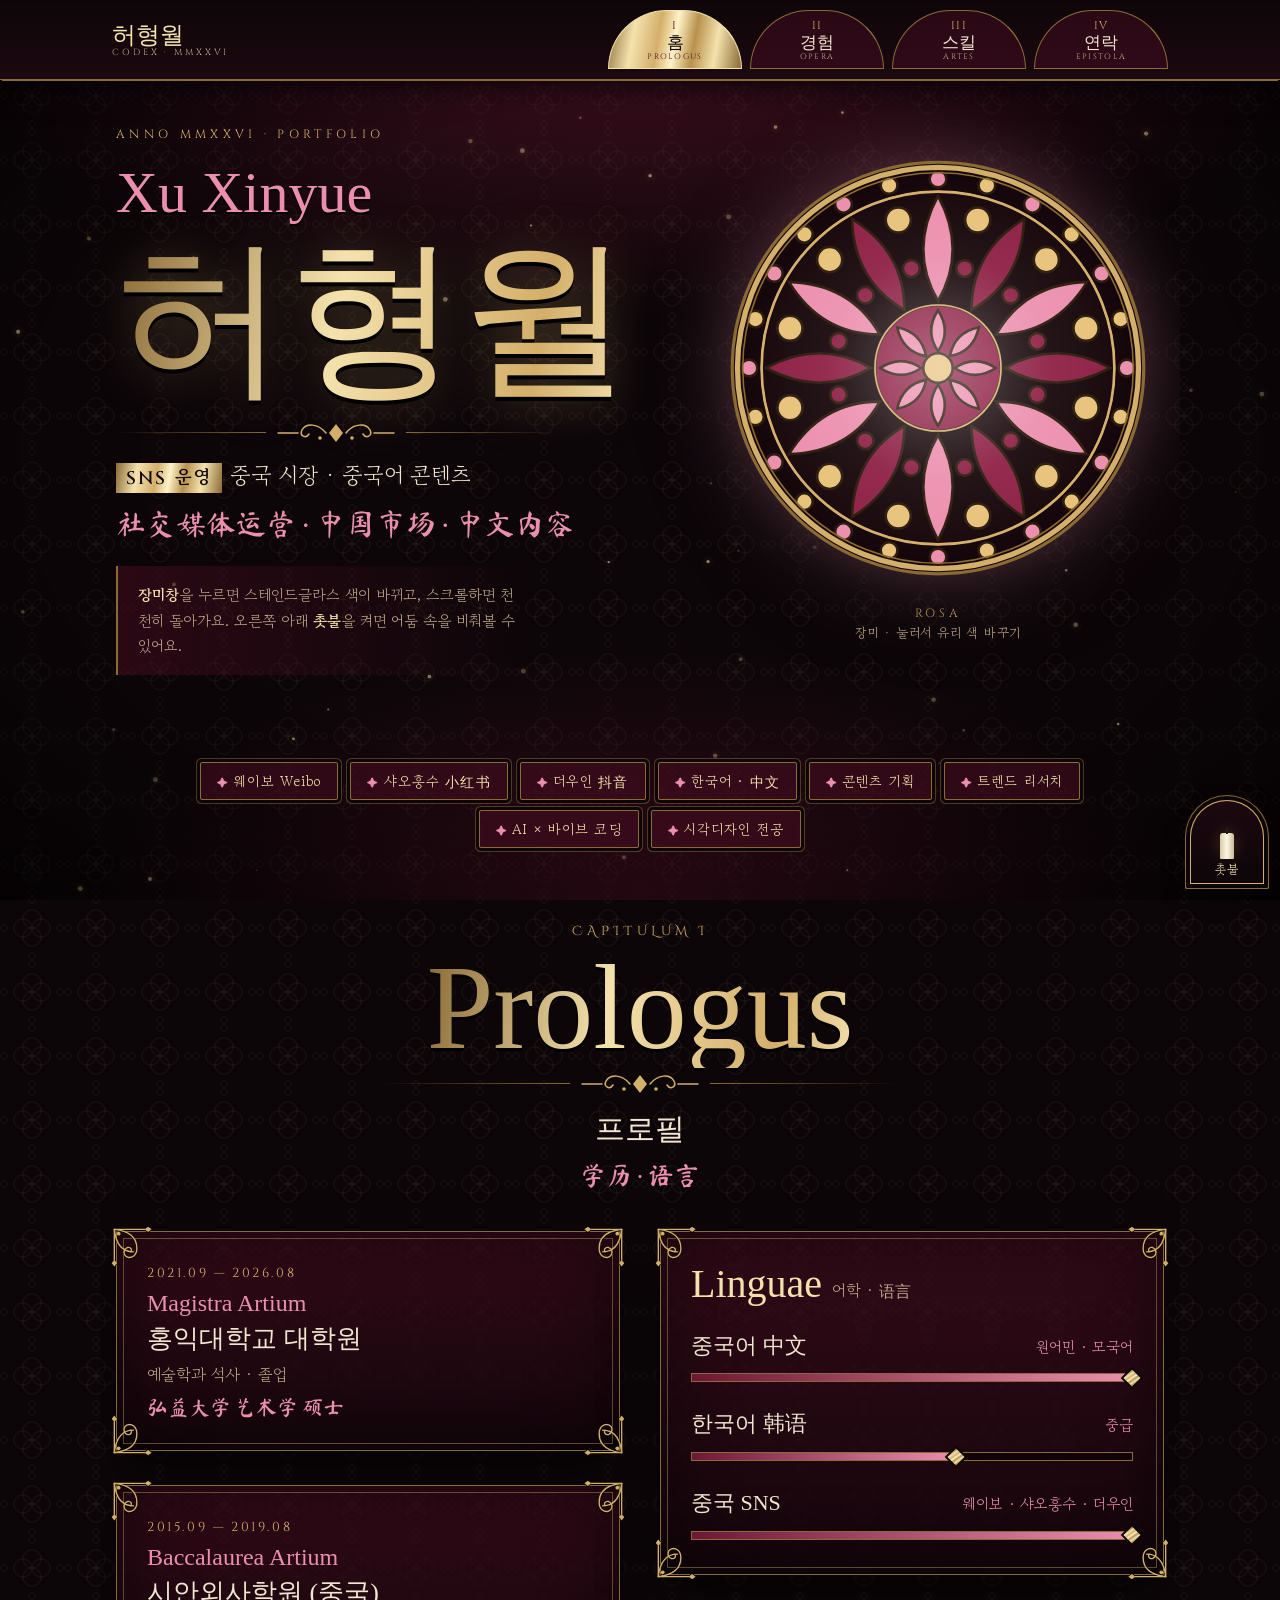
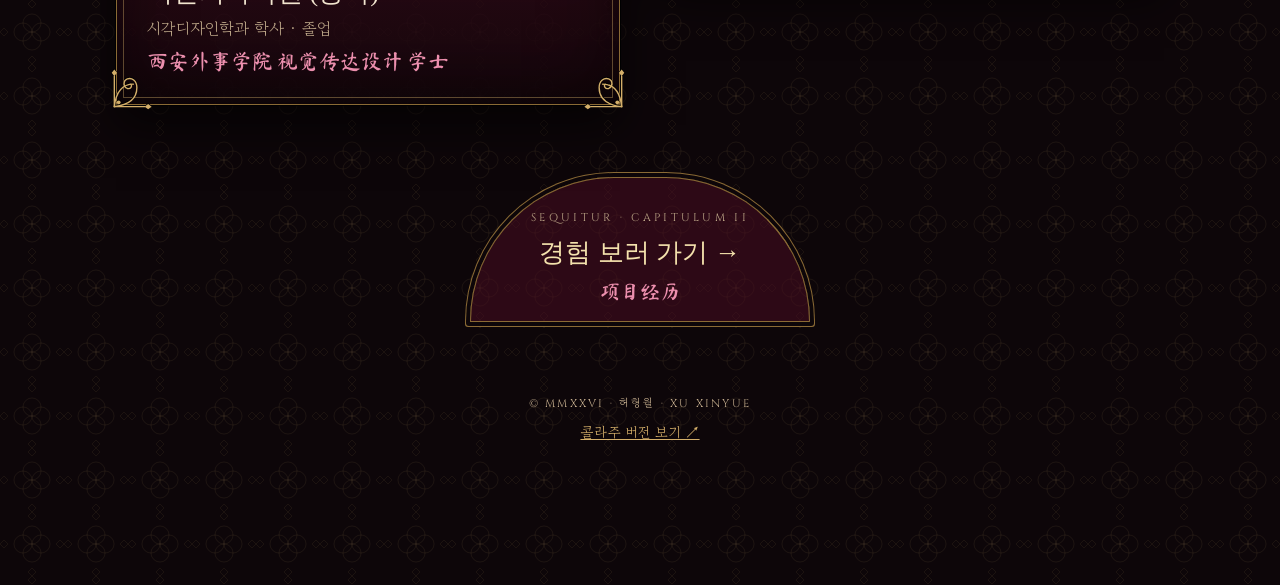
==== gothic/index.html @ 22829a5b "Add baroque-gothic version under /gothic Co-Authored-By: Claude Opus 5.5 <noreply@anthropic.com> Cla" ====
<!doctype html>
<html lang="ko">
<head>
<meta charset="utf-8">
<meta name="viewport" content="width=device-width, initial-scale=1, viewport-fit=cover">
<title>허형월 | SNS 운영 포트폴리오</title>
<meta name="description" content="허형월(XU XINYUE) · SNS 운영 포트폴리오 · 중국 시장 · 중국어 콘텐츠">
<meta property="og:title" content="허형월 · SNS 운영 포트폴리오">
<meta name="theme-color" content="#0d0609">
<link rel="preconnect" href="https://fonts.googleapis.com">
<link rel="preconnect" href="https://fonts.gstatic.com" crossorigin>
<link rel="stylesheet" href="https://fonts.googleapis.com/css2?family=Cinzel:wght@400;600;700&family=Cinzel+Decorative:wght@400;700&family=Gowun+Batang:wght@400;700&family=IM+Fell+English:ital@0;1&family=Ma+Shan+Zheng&family=Song+Myung&family=UnifrakturMaguntia&display=swap">
<link rel="stylesheet" href="style.css">
</head>
<body>
<svg width="0" height="0" style="position:absolute" aria-hidden="true"><defs>
<symbol id="flour" viewBox="0 0 60 60"><g fill="none" stroke="currentColor" stroke-width="1.6" stroke-linecap="round"><path d="M5 5 H40 M5 5 V40"/><path d="M5 5 C23 7 31 15 31 27 C31 35 25 39 20 37 C15 35 15 28 20 26 C24 25 26 29 24 31"/><path d="M5 5 C7 23 15 31 27 31"/></g><g fill="currentColor"><path d="M40 5 L44 2 L48 5 L44 8Z M5 40 L2 44 L5 48 L8 44Z"/><circle cx="10" cy="10" r="2.2"/></g></symbol>
<symbol id="crest" viewBox="0 0 120 24"><g fill="none" stroke="currentColor" stroke-width="1.5" stroke-linecap="round"><path d="M50 12 C42 2 30 2 26 9 C23 15 30 18 33 13"/><path d="M70 12 C78 2 90 2 94 9 C97 15 90 18 87 13"/><path d="M2 12 H22 M98 12 H118"/></g><path d="M60 3 L67 12 L60 21 L53 12Z" fill="currentColor"/><circle cx="44" cy="17" r="1.8" fill="currentColor"/><circle cx="76" cy="17" r="1.8" fill="currentColor"/></symbol>
</defs></svg>
<canvas id="dust" aria-hidden="true"></canvas>
<nav class="nav" aria-label="메인 메뉴"><div class="nav-in">
<a class="brand" href="index.html"><b>허형월</b><small>CODEX · MMXXVI</small></a>
<div class="tabs"><a class="tab" href="index.html" aria-current="page"><i>I</i><b>홈</b><small>PROLOGUS</small></a><a class="tab" href="work.html"><i>II</i><b>경험</b><small>OPERA</small></a><a class="tab" href="skills.html"><i>III</i><b>스킬</b><small>ARTES</small></a><a class="tab" href="contact.html"><i>IV</i><b>연락</b><small>EPISTOLA</small></a></div>
</div></nav>
<main class="wrap">

<section class="hero">
  <div class="hero-l">
    <span class="anno">ANNO MMXXVI · PORTFOLIO</span>
    <p class="latin">Xu Xinyue</p>
    <h1 class="name gild">허형월</h1>
    <div class="divider" aria-hidden="true"><svg><use href="#crest"/></svg></div>
    <p class="role"><b>SNS 운영</b>중국 시장 · 중국어 콘텐츠</p>
    <p class="zh-l">社交媒体运营 · 中国市场 · 中文内容</p>
    <p class="hint"><b>장미창</b>을 누르면 스테인드글라스 색이 바뀌고, 스크롤하면 천천히 돌아가요. 오른쪽 아래 <b>촛불</b>을 켜면 어둠 속을 비춰볼 수 있어요.</p>
  </div>
  <div class="hero-r">
    <div id="rose" class="rose" role="button" tabindex="0" aria-label="스테인드글라스 색 바꾸기" data-pal="rose"><svg viewBox="-200 -200 400 400" aria-hidden="true"><defs><radialGradient id="glow"><stop offset="0" stop-color="#fff" stop-opacity=".32"/><stop offset=".55" stop-color="#fff" stop-opacity=".06"/><stop offset="1" stop-color="#fff" stop-opacity="0"/></radialGradient></defs><circle r="196" fill="#120409" stroke="#8a6a35" stroke-width="3"/><g class="spin"><circle class="g1" cx="0.0" cy="-180.0" r="8"/><circle class="g3" cx="46.6" cy="-173.9" r="8"/><circle class="g1" cx="90.0" cy="-155.9" r="8"/><circle class="g3" cx="127.3" cy="-127.3" r="8"/><circle class="g1" cx="155.9" cy="-90.0" r="8"/><circle class="g3" cx="173.9" cy="-46.6" r="8"/><circle class="g1" cx="180.0" cy="-0.0" r="8"/><circle class="g3" cx="173.9" cy="46.6" r="8"/><circle class="g1" cx="155.9" cy="90.0" r="8"/><circle class="g3" cx="127.3" cy="127.3" r="8"/><circle class="g1" cx="90.0" cy="155.9" r="8"/><circle class="g3" cx="46.6" cy="173.9" r="8"/><circle class="g1" cx="0.0" cy="180.0" r="8"/><circle class="g3" cx="-46.6" cy="173.9" r="8"/><circle class="g1" cx="-90.0" cy="155.9" r="8"/><circle class="g3" cx="-127.3" cy="127.3" r="8"/><circle class="g1" cx="-155.9" cy="90.0" r="8"/><circle class="g3" cx="-173.9" cy="46.6" r="8"/><circle class="g1" cx="-180.0" cy="0.0" r="8"/><circle class="g3" cx="-173.9" cy="-46.6" r="8"/><circle class="g1" cx="-155.9" cy="-90.0" r="8"/><circle class="g3" cx="-127.3" cy="-127.3" r="8"/><circle class="g1" cx="-90.0" cy="-155.9" r="8"/><circle class="g3" cx="-46.6" cy="-173.9" r="8"/><circle r="168" fill="#160609" stroke="#d4af6a" stroke-width="2.5"/><path class="g1" transform="rotate(0)" d="M0 -64 Q28 -112 0 -164 Q-28 -112 0 -64Z"/><path class="g2" transform="rotate(30)" d="M0 -64 Q28 -112 0 -164 Q-28 -112 0 -64Z"/><path class="g1" transform="rotate(60)" d="M0 -64 Q28 -112 0 -164 Q-28 -112 0 -64Z"/><path class="g2" transform="rotate(90)" d="M0 -64 Q28 -112 0 -164 Q-28 -112 0 -64Z"/><path class="g1" transform="rotate(120)" d="M0 -64 Q28 -112 0 -164 Q-28 -112 0 -64Z"/><path class="g2" transform="rotate(150)" d="M0 -64 Q28 -112 0 -164 Q-28 -112 0 -64Z"/><path class="g1" transform="rotate(180)" d="M0 -64 Q28 -112 0 -164 Q-28 -112 0 -64Z"/><path class="g2" transform="rotate(210)" d="M0 -64 Q28 -112 0 -164 Q-28 -112 0 -64Z"/><path class="g1" transform="rotate(240)" d="M0 -64 Q28 -112 0 -164 Q-28 -112 0 -64Z"/><path class="g2" transform="rotate(270)" d="M0 -64 Q28 -112 0 -164 Q-28 -112 0 -64Z"/><path class="g1" transform="rotate(300)" d="M0 -64 Q28 -112 0 -164 Q-28 -112 0 -64Z"/><path class="g2" transform="rotate(330)" d="M0 -64 Q28 -112 0 -164 Q-28 -112 0 -64Z"/><circle class="g3" cx="37.8" cy="-141.0" r="12"/><circle class="g2" cx="25.4" cy="-94.7" r="8"/><circle class="g3" cx="103.2" cy="-103.2" r="12"/><circle class="g2" cx="69.3" cy="-69.3" r="8"/><circle class="g3" cx="141.0" cy="-37.8" r="12"/><circle class="g2" cx="94.7" cy="-25.4" r="8"/><circle class="g3" cx="141.0" cy="37.8" r="12"/><circle class="g2" cx="94.7" cy="25.4" r="8"/><circle class="g3" cx="103.2" cy="103.2" r="12"/><circle class="g2" cx="69.3" cy="69.3" r="8"/><circle class="g3" cx="37.8" cy="141.0" r="12"/><circle class="g2" cx="25.4" cy="94.7" r="8"/><circle class="g3" cx="-37.8" cy="141.0" r="12"/><circle class="g2" cx="-25.4" cy="94.7" r="8"/><circle class="g3" cx="-103.2" cy="103.2" r="12"/><circle class="g2" cx="-69.3" cy="69.3" r="8"/><circle class="g3" cx="-141.0" cy="37.8" r="12"/><circle class="g2" cx="-94.7" cy="25.4" r="8"/><circle class="g3" cx="-141.0" cy="-37.8" r="12"/><circle class="g2" cx="-94.7" cy="-25.4" r="8"/><circle class="g3" cx="-103.2" cy="-103.2" r="12"/><circle class="g2" cx="-69.3" cy="-69.3" r="8"/><circle class="g3" cx="-37.8" cy="-141.0" r="12"/><circle class="g2" cx="-25.4" cy="-94.7" r="8"/><circle class="g2" r="60"/><path class="g1" transform="rotate(0)" d="M0 -16 Q13 -35 0 -55 Q-13 -35 0 -16Z"/><path class="g1" transform="rotate(45)" d="M0 -16 Q13 -35 0 -55 Q-13 -35 0 -16Z"/><path class="g1" transform="rotate(90)" d="M0 -16 Q13 -35 0 -55 Q-13 -35 0 -16Z"/><path class="g1" transform="rotate(135)" d="M0 -16 Q13 -35 0 -55 Q-13 -35 0 -16Z"/><path class="g1" transform="rotate(180)" d="M0 -16 Q13 -35 0 -55 Q-13 -35 0 -16Z"/><path class="g1" transform="rotate(225)" d="M0 -16 Q13 -35 0 -55 Q-13 -35 0 -16Z"/><path class="g1" transform="rotate(270)" d="M0 -16 Q13 -35 0 -55 Q-13 -35 0 -16Z"/><path class="g1" transform="rotate(315)" d="M0 -16 Q13 -35 0 -55 Q-13 -35 0 -16Z"/><circle class="g3" r="14"/><g fill="none" stroke="#d4af6a" stroke-width="1.6"><circle r="60"/><circle r="168"/></g></g><circle r="196" fill="url(#glow)"/><circle r="191" fill="none" stroke="#d4af6a" stroke-width="5"/><circle r="186" fill="none" stroke="#8a6a35" stroke-width="1.5"/></svg></div>
    <p class="rose-cap" id="rose-name">ROSA<span>장미 · 눌러서 유리 색 바꾸기</span></p>
  </div>
</section>

<div class="cartouches" aria-label="키워드">
  <span class="ct">웨이보 Weibo</span><span class="ct">샤오훙수 小红书</span><span class="ct">더우인 抖音</span><span class="ct">한국어 · 中文</span>
  <span class="ct">콘텐츠 기획</span><span class="ct">트렌드 리서치</span><span class="ct">AI × 바이브 코딩</span><span class="ct">시각디자인 전공</span>
</div>

<section style="display:grid;gap:40px">
  <header class="chap"><span class="num">CAPITULUM I</span><h2 class="gild">Prologus</h2><div class="divider" aria-hidden="true"><svg><use href="#crest"/></svg></div><p class="ko">프로필</p><p class="zh">学历 · 语言</p></header>
  <div class="profile">
    <div class="plaques">
      <div class="frame plaque"><svg class="orn tl" aria-hidden="true"><use href="#flour"/></svg><svg class="orn tr" aria-hidden="true"><use href="#flour"/></svg><svg class="orn bl" aria-hidden="true"><use href="#flour"/></svg><svg class="orn br" aria-hidden="true"><use href="#flour"/></svg><span class="date">2021.09 — 2026.08</span><span class="deg">Magistra Artium</span><b>홍익대학교 대학원</b><span>예술학과 석사 · 졸업</span><em>弘益大学 艺术学 硕士</em></div>
      <div class="frame plaque"><svg class="orn tl" aria-hidden="true"><use href="#flour"/></svg><svg class="orn tr" aria-hidden="true"><use href="#flour"/></svg><svg class="orn bl" aria-hidden="true"><use href="#flour"/></svg><svg class="orn br" aria-hidden="true"><use href="#flour"/></svg><span class="date">2015.09 — 2019.08</span><span class="deg">Baccalaurea Artium</span><b>시안외사학원 (중국)</b><span>시각디자인학과 학사 · 졸업</span><em>西安外事学院 视觉传达设计 学士</em></div>
    </div>
    <div class="frame linguae"><svg class="orn tl" aria-hidden="true"><use href="#flour"/></svg><svg class="orn tr" aria-hidden="true"><use href="#flour"/></svg><svg class="orn bl" aria-hidden="true"><use href="#flour"/></svg><svg class="orn br" aria-hidden="true"><use href="#flour"/></svg>
      <h3>Linguae<span>어학 · 语言</span></h3>
      <div class="lang" style="--w:100%"><div class="top"><b>중국어 中文</b><em>원어민 · 모국어</em></div><div class="meter"><i></i></div></div>
      <div class="lang" style="--w:60%"><div class="top"><b>한국어 韩语</b><em>중급</em></div><div class="meter"><i></i></div></div>
      <div class="lang" style="--w:100%"><div class="top"><b>중국 SNS</b><em>웨이보 · 샤오훙수 · 더우인</em></div><div class="meter"><i></i></div></div>
    </div>
  </div>
</section>

<div class="next-wrap"><a class="next" href="work.html"><small>SEQUITUR · CAPITULUM II</small><b>경험 보러 가기 →</b><span>项目经历</span></a></div>
<p class="foot"><span>© MMXXVI · 허형월 · XU XINYUE</span><a href="../index.html">콜라주 버전 보기 ↗</a></p>
</main>
<div id="dark" hidden></div>
<button id="candle" class="candle" type="button" aria-pressed="false" aria-label="촛불 모드"><span class="flame"></span><span class="wax"></span><span class="lbl">촛불</span></button>
<script src="main.js"></script>
</body>
</html>
---- gothic/style.css ----
/* Layout: a baroque-gothic codex. Four "chapters" (I–IV) in gilded frames on wine-black velvet; a stained-glass rose window anchors the title page. Single dark look by choice. */
:root{
  --night:#0d0609; --velvet:#1c0810; --wine:#4a0d22; --wine-hi:#6e1733;
  --gold:#d4af6a; --gold-hi:#f4e2ad; --gold-lo:#8a6a35;
  --rose:#ec8fae; --rose-deep:#b23e66;
  --cream:#f2e6d0; --mute:#bfa98a;
  --parch:#eadbbb; --parch-ink:#2a120c;
  --f-black:"UnifrakturMaguntia","Old English Text MT",serif;
  --f-deco:"Cinzel Decorative","Cinzel",serif;
  --f-cap:"Cinzel","Gowun Batang",serif;
  --f-fell:"IM Fell English","Gowun Batang",serif;
  --f-kod:"Song Myung","Nanum Myeongjo",serif;
  --f-ko:"Gowun Batang","Nanum Myeongjo",serif;
  --f-zh:"Ma Shan Zheng","STKaiti","KaiTi",serif;
  --gild:linear-gradient(100deg,#8a6a35 0%,#f4e2ad 20%,#d4af6a 38%,#fff3c8 50%,#b8914c 64%,#f4e2ad 80%,#8a6a35 100%);
  --mx:50vw; --my:45vh;
  color-scheme:dark;
}
*{box-sizing:border-box}
html{background:var(--night)}
body{
  margin:0; min-height:100vh; position:relative;
  background-color:var(--night);
  background-image:
    radial-gradient(ellipse 80% 50% at 50% 0%, rgba(110,23,51,.55), transparent 70%),
    radial-gradient(ellipse 60% 40% at 50% 100%, rgba(74,13,34,.5), transparent 70%),
    url("data:image/svg+xml,<svg xmlns='http://www.w3.org/2000/svg' width='64' height='64' viewBox='0 0 64 64'><g fill='none' stroke='%23d4af6a' stroke-opacity='.075' stroke-width='1'><circle cx='23' cy='32' r='9'/><circle cx='41' cy='32' r='9'/><circle cx='32' cy='23' r='9'/><circle cx='32' cy='41' r='9'/><path d='M32 0 L36 4 L32 8 L28 4Z M32 56 L36 60 L32 64 L28 60Z M0 32 L4 28 L8 32 L4 36Z M56 32 L60 28 L64 32 L60 36Z'/></g></svg>");
  background-attachment:fixed, fixed, scroll;
  color:var(--cream); font-family:var(--f-ko); font-size:16px; line-height:1.8;
  overflow-x:hidden;
}
body::before{content:"";position:fixed;inset:0 0 auto;height:env(safe-area-inset-top,0px);z-index:31;background:var(--night)}
body::after{content:"";position:fixed;inset:0;pointer-events:none;z-index:2;background:radial-gradient(ellipse at center, transparent 55%, rgba(0,0,0,.55) 100%)}
a{color:inherit}
:focus-visible{outline:2px solid var(--gold-hi);outline-offset:4px}
#dust{position:fixed;inset:0;width:100%;height:100%;pointer-events:none;z-index:1}

.gild{background:var(--gild);background-size:220% 100%;-webkit-background-clip:text;background-clip:text;color:transparent;animation:shine 8s ease-in-out infinite}
@keyframes shine{0%,55%{background-position:100% 0}100%{background-position:-120% 0}}

/* ---------- nav ---------- */
.nav{position:sticky;top:env(safe-area-inset-top,0px);z-index:30;background:linear-gradient(var(--night),var(--velvet));border-bottom:1px solid var(--gold-lo);box-shadow:0 3px 0 -2px var(--gold-lo),0 10px 24px rgba(0,0,0,.6)}
.nav-in{max-width:1080px;margin:0 auto;padding-left:max(12px, env(safe-area-inset-left, 0px));padding-right:max(12px, env(safe-area-inset-right, 0px));padding-block:10px;display:flex;align-items:center;gap:16px}
.brand{display:grid;text-decoration:none;line-height:1.1}
.brand b{font-family:var(--f-kod);font-weight:400;font-size:24px;color:var(--gold-hi)}
.brand small{font-family:var(--f-cap);font-size:9px;letter-spacing:.32em;color:var(--mute)}
.tabs{display:grid;grid-template-columns:repeat(4,1fr);gap:8px;flex:1;margin-left:auto;max-width:560px}
.tab{display:grid;justify-items:center;line-height:1.15;text-decoration:none;padding:9px 4px 7px;border:1px solid var(--gold-lo);border-radius:999px 999px 3px 3px;background:rgba(74,13,34,.45);transition:background .25s, border-color .25s}
.tab i{font-style:normal;font-family:var(--f-cap);font-size:11px;color:var(--gold);letter-spacing:.1em}
.tab b{font-family:var(--f-kod);font-weight:400;font-size:17px}
.tab small{font-family:var(--f-cap);font-size:8px;letter-spacing:.16em;color:var(--mute)}
.tab:hover{border-color:var(--gold-hi);background:rgba(110,23,51,.7)}
.tab[aria-current]{background:var(--gild);border-color:var(--gold-hi);color:var(--night)}
.tab[aria-current] i,.tab[aria-current] small{color:var(--wine)}

/* ---------- frame ---------- */
.wrap{position:relative;z-index:3;max-width:1080px;margin:0 auto;padding-left:max(16px, env(safe-area-inset-left, 0px));padding-right:max(16px, env(safe-area-inset-right, 0px));padding-block:44px 140px;display:grid;gap:72px;overflow-x:clip}
.frame{position:relative;border:1px solid var(--gold-lo);outline:1px solid rgba(212,175,106,.4);outline-offset:-8px;
  background:linear-gradient(180deg,rgba(74,13,34,.6),rgba(20,6,11,.92));
  box-shadow:0 0 0 1px #000,0 20px 44px rgba(0,0,0,.65),inset 0 0 70px rgba(0,0,0,.55)}
.orn{position:absolute;width:52px;height:52px;color:var(--gold);pointer-events:none;filter:drop-shadow(0 1px 0 #000)}
.orn.tl{top:-7px;left:-7px}.orn.tr{top:-7px;right:-7px;transform:scaleX(-1)}
.orn.bl{bottom:-7px;left:-7px;transform:scaleY(-1)}.orn.br{bottom:-7px;right:-7px;transform:scale(-1)}
.divider{display:flex;align-items:center;gap:10px;color:var(--gold);width:100%;max-width:520px}
.divider::before,.divider::after{content:"";flex:1;height:1px;background:linear-gradient(90deg,transparent,var(--gold-lo))}
.divider::after{background:linear-gradient(270deg,transparent,var(--gold-lo))}
.divider svg{width:120px;height:24px;flex:none}

.chap{display:grid;justify-items:center;text-align:center;gap:4px}
.chap .num{font-family:var(--f-deco);font-size:13px;letter-spacing:.34em;color:var(--gold)}
.chap h2{margin:0;font-family:var(--f-black);font-weight:400;font-size:clamp(64px,13vw,120px);line-height:1;filter:drop-shadow(0 3px 0 #000)}
.chap .ko{font-family:var(--f-kod);font-size:clamp(24px,4vw,30px);color:var(--cream);margin:2px 0 0}
.chap .zh{font-family:var(--f-zh);font-size:26px;color:var(--rose);margin:0;line-height:1.2}

.next-wrap{display:grid;justify-items:center}
.next{display:grid;justify-items:center;gap:2px;text-decoration:none;color:var(--gold-hi);padding:30px 60px 18px;border:1px solid var(--gold-lo);border-radius:999px 999px 6px 6px;background:rgba(74,13,34,.55);box-shadow:0 0 0 4px var(--night),0 0 0 5px var(--gold-lo);transition:background .3s,color .3s}
.next small{font-family:var(--f-cap);font-size:11px;letter-spacing:.3em;color:var(--mute)}
.next b{font-family:var(--f-kod);font-weight:400;font-size:clamp(22px,4vw,26px)}
.next span{font-family:var(--f-zh);font-size:20px;color:var(--rose);line-height:1.2}
.next:hover{background:var(--gild);color:var(--night)}
.next:hover small,.next:hover span{color:var(--wine)}
.foot{text-align:center;display:grid;gap:6px;font-family:var(--f-cap);font-size:11px;letter-spacing:.2em;color:var(--mute);margin:0}
.foot a{font-family:var(--f-ko);letter-spacing:.04em;font-size:14px;color:var(--gold)}

/* ---------- home ---------- */
.hero{display:grid;grid-template-columns:minmax(0,1.1fr) minmax(0,.9fr);gap:44px;align-items:center}
.hero-l{display:grid;gap:12px;justify-items:start;min-width:0}
.anno{font-family:var(--f-cap);font-size:12px;letter-spacing:.36em;color:var(--gold)}
.latin{margin:6px 0 -6px;font-family:var(--f-black);font-size:clamp(40px,7vw,58px);line-height:1;color:var(--rose);text-shadow:0 2px 0 #000}
.name{margin:0;font-family:var(--f-kod);font-weight:400;font-size:clamp(84px,19vw,172px);line-height:1.05;filter:drop-shadow(0 4px 0 #000) drop-shadow(0 0 24px rgba(212,175,106,.25))}
.hero-l .divider{max-width:440px}
.role{margin:0;font-size:clamp(18px,3vw,22px);line-height:1.6}
.role b{font-family:var(--f-cap);font-weight:600;font-size:.82em;letter-spacing:.12em;color:var(--night);background:var(--gild);padding:3px 10px 2px;margin-right:8px}
.zh-l{margin:0;font-family:var(--f-zh);font-size:clamp(24px,4vw,30px);color:var(--rose);line-height:1.3}
.hint{margin-top:10px;max-width:420px;padding:16px 20px;font-size:15px;line-height:1.7;color:var(--mute);border-left:2px solid var(--gold-lo);background:linear-gradient(90deg,rgba(74,13,34,.5),transparent)}
.hint b{color:var(--gold-hi);font-weight:700}
.hero-r{display:grid;justify-items:center;gap:14px;min-width:0}
.rose{position:relative;width:min(420px,84vw);aspect-ratio:1;cursor:pointer;border-radius:50%;
  --g1:#ec8fae;--g2:#8e1f45;--g3:#e8c27a;
  filter:drop-shadow(0 0 34px rgba(236,143,174,.35)) drop-shadow(0 14px 30px rgba(0,0,0,.7))}
.rose[data-pal="sapphire"]{--g1:#86a7f2;--g2:#1f2d78;--g3:#ec8fae;filter:drop-shadow(0 0 34px rgba(134,167,242,.4)) drop-shadow(0 14px 30px rgba(0,0,0,.7))}
.rose[data-pal="emerald"]{--g1:#72d6a8;--g2:#0f5a40;--g3:#e8c27a;filter:drop-shadow(0 0 34px rgba(114,214,168,.35)) drop-shadow(0 14px 30px rgba(0,0,0,.7))}
.rose[data-pal="amethyst"]{--g1:#c69ef2;--g2:#4d1f78;--g3:#ec8fae;filter:drop-shadow(0 0 34px rgba(198,158,242,.4)) drop-shadow(0 14px 30px rgba(0,0,0,.7))}
.rose svg{width:100%;height:100%;display:block;animation:turn 240s linear infinite}
@keyframes turn{to{transform:rotate(360deg)}}
.rose .spin{transform:rotate(var(--rot,0deg));transform-box:view-box;transform-origin:0 0}
.rose .g1{fill:var(--g1)}.rose .g2{fill:var(--g2)}.rose .g3{fill:var(--g3)}
.rose .g1,.rose .g2,.rose .g3{transition:fill .7s ease;stroke:#2a1a0c;stroke-width:2.5}
.rose-cap{font-family:var(--f-cap);font-size:12px;letter-spacing:.3em;color:var(--gold);text-align:center;line-height:1.6}
.rose-cap span{display:block;font-family:var(--f-ko);letter-spacing:.06em;font-size:13px;color:var(--mute)}

.cartouches{display:flex;flex-wrap:wrap;justify-content:center;gap:10px 12px}
.ct{font-size:14px;letter-spacing:.08em;color:var(--gold-hi);border:1px solid var(--gold-lo);padding:6px 16px 5px;background:rgba(74,13,34,.55);border-radius:2px;box-shadow:0 0 0 3px var(--night),0 0 0 4px rgba(138,106,53,.5)}
.ct::before{content:"✦ ";color:var(--rose);font-size:11px}

.profile{display:grid;grid-template-columns:minmax(0,1fr) minmax(0,1fr);gap:40px;align-items:start}
.plaques{display:grid;gap:34px}
.plaque{padding:30px 30px 28px;display:grid;gap:4px}
.plaque .date{font-family:var(--f-cap);font-size:13px;letter-spacing:.2em;color:var(--gold);font-variant-numeric:tabular-nums}
.plaque .deg{font-family:var(--f-black);font-size:24px;color:var(--rose);line-height:1.2}
.plaque b{font-family:var(--f-kod);font-weight:400;font-size:26px;line-height:1.3}
.plaque span{color:var(--mute)}
.plaque em{font-style:normal;font-family:var(--f-zh);font-size:21px;color:var(--rose);line-height:1.4}
.linguae{padding:32px 30px 34px}
.linguae h3{margin:0;font-family:var(--f-black);font-weight:400;font-size:40px;line-height:1;color:var(--gold-hi)}
.linguae h3 span{font-family:var(--f-ko);font-size:16px;color:var(--mute);margin-left:10px}
.lang{display:grid;gap:8px;margin-top:22px}
.lang .top{display:flex;justify-content:space-between;align-items:baseline;gap:10px;flex-wrap:wrap}
.lang b{font-family:var(--f-kod);font-weight:400;font-size:22px}
.lang em{font-style:normal;color:var(--rose);font-size:15px}
.meter{position:relative;height:9px;border:1px solid var(--gold-lo);background:rgba(0,0,0,.45)}
.meter i{display:block;height:100%;width:var(--w);background:linear-gradient(90deg,var(--wine-hi),var(--rose))}
.meter::after{content:"";position:absolute;top:50%;left:var(--w);width:12px;height:12px;background:var(--gild);transform:translate(-50%,-50%) rotate(45deg);box-shadow:0 0 0 2px var(--night)}

/* ---------- work ---------- */
.cards{display:grid;grid-template-columns:repeat(auto-fit,minmax(min(100%,310px),1fr));gap:44px 36px;align-items:start}
.card{display:grid;transition:transform .2s ease;will-change:transform}
.tilt::after{content:"";position:absolute;inset:0;pointer-events:none;background:radial-gradient(circle at var(--gx,50%) var(--gy,0%),rgba(244,226,173,.13),transparent 45%);opacity:0;transition:opacity .3s}
.tilt:hover::after{opacity:1}
.arch{margin:20px 20px 0;border:1px solid var(--gold-lo);border-bottom:0;border-radius:999px 999px 0 0;padding:30px 16px 16px;text-align:center;display:grid;justify-items:center;gap:4px;
  background:radial-gradient(ellipse at 50% 0%,rgba(236,143,174,.25),transparent 70%),rgba(0,0,0,.28)}
.arch .rn{font-family:var(--f-deco);font-weight:700;font-size:40px;line-height:1}
.arch .kick{font-family:var(--f-cap);font-size:11px;letter-spacing:.3em;color:var(--gold)}
.arch .when{font-family:var(--f-fell);font-style:italic;font-size:15px;color:var(--rose);font-variant-numeric:tabular-nums}
.card .body{padding:20px 26px 28px;display:grid;gap:14px;border-top:1px solid var(--gold-lo);margin:0 20px}
.card h3{margin:0;font-family:var(--f-kod);font-weight:400;font-size:23px;line-height:1.4;text-wrap:balance}
.card h3 .zh{display:block;font-family:var(--f-zh);font-size:21px;color:var(--rose);margin-top:6px;line-height:1.3}
.card ul{margin:0;padding:0;list-style:none;display:grid;gap:8px}
.card li{display:grid;grid-template-columns:auto 1fr;gap:10px;color:#e7d9c0}
.card li::before{content:"✦";color:var(--gold);font-size:11px;padding-top:5px}
.tags{display:flex;flex-wrap:wrap;gap:6px}
.tags span{font-family:var(--f-cap);font-size:10px;letter-spacing:.14em;color:var(--gold-hi);border:1px solid var(--gold-lo);padding:3px 9px 2px}

/* ---------- skills ---------- */
.treasury{padding:40px 22px 40px;display:grid;gap:28px}
.treasury .lead{margin:0;text-align:center;font-family:var(--f-fell);font-style:italic;color:var(--mute);font-size:16px}
.medals{display:grid;grid-template-columns:repeat(auto-fill,minmax(140px,1fr));gap:30px 14px;justify-items:center}
.medal{width:142px;aspect-ratio:1;border-radius:50%;border:0;padding:16px;cursor:pointer;display:grid;place-content:center;justify-items:center;text-align:center;gap:1px;color:#2b1a08;
  background:radial-gradient(circle at 34% 28%,#fff1c4 0%,#e3c27f 28%,#b8914c 58%,#6e5121 88%);
  box-shadow:inset 0 0 0 5px rgba(60,40,10,.35),inset 0 0 0 7px rgba(255,240,190,.45),inset 0 -10px 18px rgba(60,30,0,.35),0 12px 26px rgba(0,0,0,.65);
  transition:transform .3s}
.medal.rosegold{background:radial-gradient(circle at 34% 28%,#ffe3ec 0%,#f0a9c0 28%,#c4627f 58%,#6e1733 90%);color:#2a0612}
.medal i{font-style:normal;font-family:var(--f-kod);font-size:34px;line-height:1.05;text-shadow:0 1px 0 rgba(255,250,220,.55),0 -1px 0 rgba(0,0,0,.35)}
.medal b{font-family:var(--f-ko);font-weight:700;font-size:13px;line-height:1.3}
.medal small{font-family:var(--f-cap);font-size:9px;letter-spacing:.14em;opacity:.8}
.medal:hover{transform:translateY(-4px)}
.medal.spin{animation:coin .9s cubic-bezier(.4,0,.2,1)}
@keyframes coin{to{transform:rotateY(360deg)}}

.virtues{display:grid;grid-template-columns:repeat(auto-fit,minmax(min(100%,320px),1fr));gap:40px 36px}
.virtue{padding:34px 30px 30px;display:grid;gap:12px}
.virtue .vn{font-family:var(--f-black);font-size:30px;line-height:1;color:var(--rose)}
.virtue h3{margin:0;font-family:var(--f-kod);font-weight:400;font-size:24px;line-height:1.35;color:var(--gold-hi);text-wrap:balance}
.virtue p{margin:0;color:#e7d9c0}
.virtue p::first-letter{font-family:var(--f-kod);font-size:2.9em;float:left;line-height:1;padding:8px 10px 6px;margin:4px 12px 0 0;border:1px solid var(--gold-lo);color:var(--gold-hi);background:var(--wine);box-shadow:0 0 0 3px var(--night),0 0 0 4px var(--gold-lo)}

/* ---------- contact ---------- */
.letter{position:relative;justify-self:center;width:100%;max-width:720px;color:var(--parch-ink);
  background:radial-gradient(ellipse at 15% 8%,rgba(140,90,40,.2),transparent 50%),radial-gradient(ellipse at 92% 95%,rgba(120,70,30,.28),transparent 55%),radial-gradient(ellipse at 60% 40%,rgba(255,250,235,.35),transparent 60%),var(--parch);
  border:1px solid #b89a66;box-shadow:0 0 0 6px var(--night),0 0 0 7px var(--gold-lo),0 26px 50px rgba(0,0,0,.7);
  padding:48px clamp(22px,6vw,58px) 64px;display:grid;gap:16px}
.dear{margin:0;font-family:var(--f-kod);font-size:clamp(28px,5vw,34px)}
.letter p{margin:0;font-size:clamp(16px,2.6vw,18px);line-height:2}
.letter .first::first-letter{font-family:var(--f-kod);font-size:3.2em;float:left;line-height:1;padding:6px 10px 4px;margin:6px 12px 0 0;color:var(--gold-hi);background:var(--wine);border:1px solid var(--gold-lo)}
.letter .zh{font-family:var(--f-zh);font-size:clamp(24px,4vw,28px);color:var(--wine);line-height:1.4}
.sign{justify-self:end;text-align:right;display:grid;line-height:1.1;margin-top:8px}
.sign b{font-family:var(--f-kod);font-weight:400;font-size:44px}
.sign span{font-family:var(--f-black);font-size:24px;color:var(--wine)}
.seal{position:absolute;left:clamp(14px,5vw,40px);bottom:-38px;width:96px;height:96px;border:0;cursor:pointer;display:grid;place-items:center;
  border-radius:48% 52% 45% 55% / 53% 46% 54% 47%;
  background:radial-gradient(circle at 38% 32%,#f6a9c2 0%,#c2456f 38%,#7a1838 78%,#4d0d22 100%);
  box-shadow:0 8px 16px rgba(0,0,0,.55),inset 0 -4px 8px rgba(0,0,0,.35),inset 0 3px 6px rgba(255,200,220,.35)}
.seal::before{content:"";position:absolute;inset:15px;border-radius:50%;border:2px solid rgba(60,0,20,.35);box-shadow:inset 0 2px 3px rgba(0,0,0,.3),0 1px 0 rgba(255,190,210,.35)}
.seal span{position:relative;font-family:var(--f-kod);font-size:32px;color:rgba(70,6,28,.8);text-shadow:0 1px 0 rgba(255,200,220,.45)}
.seal.press{animation:press .6s ease}
@keyframes press{30%{transform:scale(.86) rotate(-8deg)}70%{transform:scale(1.08) rotate(4deg)}}
.contacts{justify-self:center;width:100%;max-width:720px;padding:34px clamp(20px,5vw,40px);display:grid;gap:20px;margin-top:20px}
.crow{display:grid;grid-template-columns:minmax(0,1fr) auto;gap:4px 14px;align-items:center;border-bottom:1px solid rgba(138,106,53,.45);padding-bottom:16px}
.crow:last-child{border-bottom:0;padding-bottom:0}
.crow small{grid-column:1/-1;font-family:var(--f-cap);font-size:11px;letter-spacing:.28em;color:var(--gold)}
.val{font-family:var(--f-ko);font-size:clamp(17px,3.6vw,21px);user-select:all;overflow-wrap:anywhere;min-width:0}
.copy{font-family:var(--f-cap);font-size:12px;letter-spacing:.14em;color:var(--gold-hi);background:transparent;border:1px solid var(--gold-lo);padding:6px 14px;cursor:pointer}
.copy:hover{background:var(--gild);color:var(--night)}

/* ---------- candle ---------- */
#dark{position:fixed;inset:0;z-index:35;pointer-events:none;
  background:radial-gradient(circle 380px at var(--mx) var(--my),rgba(255,196,120,.13) 0,rgba(255,170,90,.05) 110px,rgba(5,0,3,0) 150px,rgba(5,0,3,.9) 360px);
  animation:flick 2.6s ease-in-out infinite}
@keyframes flick{0%,100%{opacity:1}35%{opacity:.93}60%{opacity:.98}80%{opacity:.9}}
.candle{position:fixed;right:calc(16px + env(safe-area-inset-right,0px));bottom:calc(16px + env(safe-area-inset-bottom,0px));z-index:40;width:74px;height:84px;border-radius:999px 999px 10px 10px;border:1px solid var(--gold);background:linear-gradient(var(--velvet),var(--night));box-shadow:0 0 0 4px var(--night),0 0 0 5px var(--gold-lo),0 10px 24px rgba(0,0,0,.7);cursor:pointer;display:grid;justify-items:center;align-content:end;padding-bottom:8px;gap:4px}
.candle .wax{position:relative;width:14px;height:26px;background:linear-gradient(90deg,#d9c9a8,#fff7e4,#cbb994);border-radius:3px 3px 1px 1px}
.candle .wax::before{content:"";position:absolute;left:50%;top:-6px;width:2px;height:7px;background:#2b1a08;transform:translateX(-50%)}
.candle .flame{position:absolute;left:50%;bottom:30px;width:12px;height:20px;transform:translateX(-50%);border-radius:50% 50% 50% 50% / 64% 64% 36% 36%;background:radial-gradient(ellipse at 50% 70%,#fff8d6 0 25%,#ffc35a 45%,#ff7a2e 75%,transparent 80%);filter:drop-shadow(0 0 8px rgba(255,180,80,.9));opacity:.35;transition:opacity .3s}
.candle[aria-pressed="true"] .flame{opacity:1;animation:flame 1.2s ease-in-out infinite alternate}
@keyframes flame{50%{transform:translateX(-52%) scale(.92,1.08) rotate(-3deg)}100%{transform:translateX(-48%) scale(1.04,.95) rotate(2deg)}}
.candle .lbl{font-family:var(--f-ko);font-size:12px;color:var(--gold-hi);line-height:1}

/* ---------- responsive ---------- */
@media (max-width:800px){
  .hero,.profile{grid-template-columns:1fr}
  .hero-l{justify-items:center;text-align:center}
  .hint{border-left:0;border-top:1px solid var(--gold-lo);background:linear-gradient(180deg,rgba(74,13,34,.5),transparent)}
}
@media (max-width:580px){
  .brand{display:none}
  .tabs{max-width:none;gap:6px}
  .tab b{font-size:15px}
  .tab small{font-size:7px;letter-spacing:.08em}
  .medals{grid-template-columns:repeat(2,1fr)}
  .medal{width:136px}
  .wrap{gap:60px}
  .plaque,.linguae,.virtue{padding-inline:22px}
}
@media (prefers-reduced-motion:reduce){
  *{animation:none!important;transition:none!important}
}
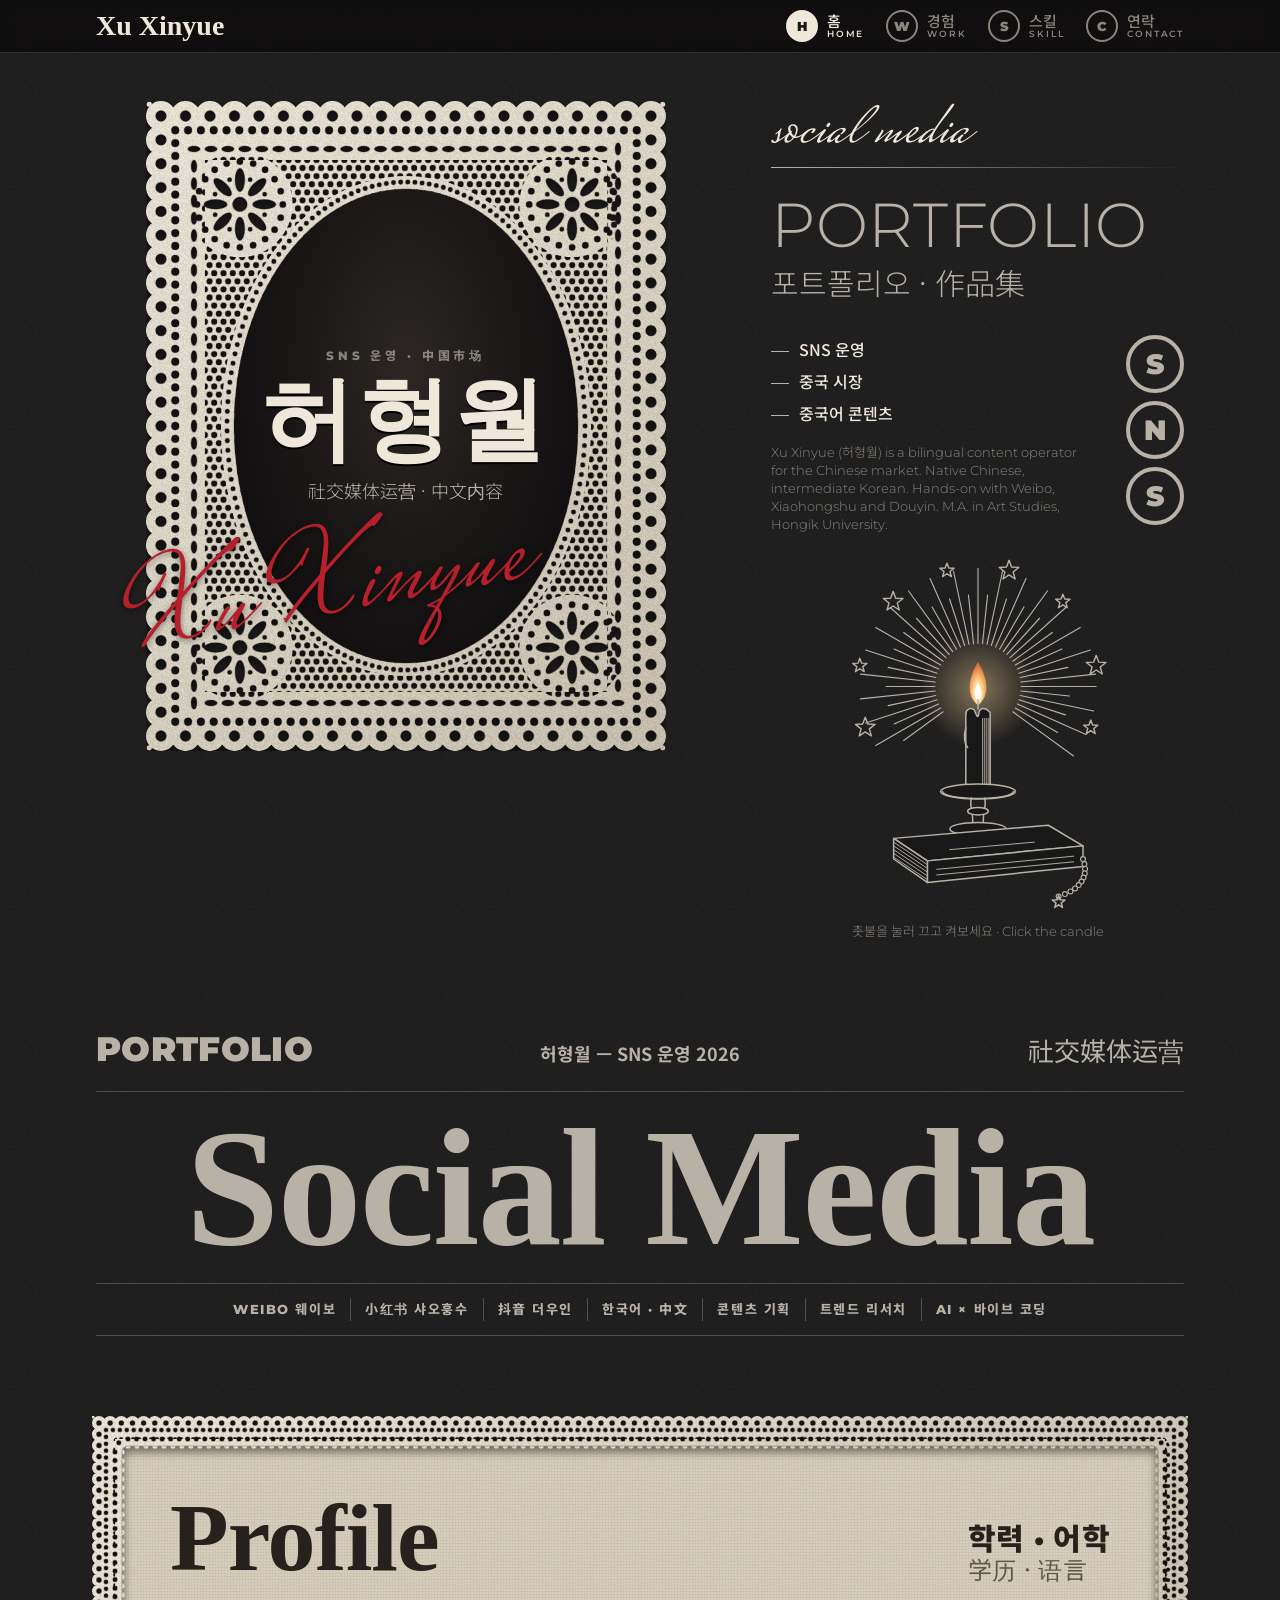
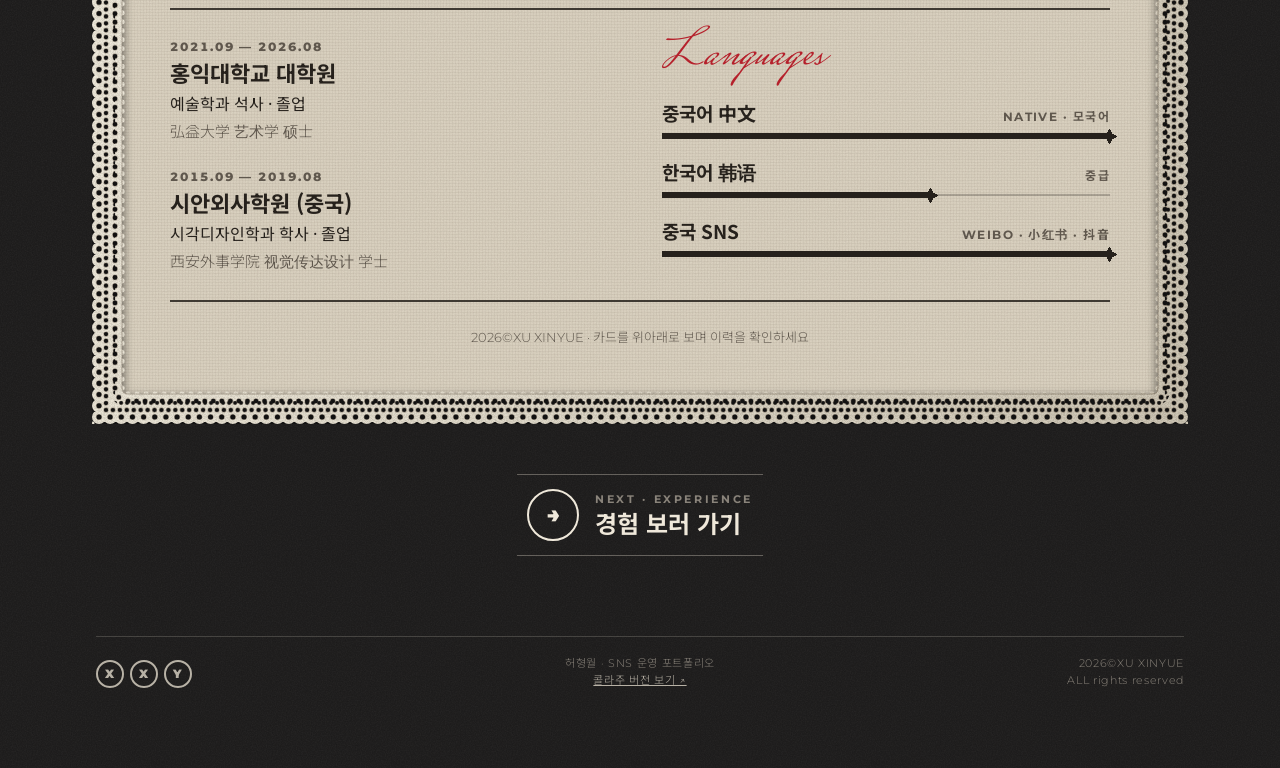
==== commit b859f8cd: "Rebuild gothic version as black-and-ivory lace specimen style Co-Authored-By: Claude Opus 5.5 <norep" ====
--- a/gothic/index.html
+++ b/gothic/index.html
@@ -6,66 +6,105 @@
 <title>허형월 | SNS 운영 포트폴리오</title>
 <meta name="description" content="허형월(XU XINYUE) · SNS 운영 포트폴리오 · 중국 시장 · 중국어 콘텐츠">
 <meta property="og:title" content="허형월 · SNS 운영 포트폴리오">
-<meta name="theme-color" content="#0d0609">
+<meta name="theme-color" content="#0f0e0e">
 <link rel="preconnect" href="https://fonts.googleapis.com">
 <link rel="preconnect" href="https://fonts.gstatic.com" crossorigin>
-<link rel="stylesheet" href="https://fonts.googleapis.com/css2?family=Cinzel:wght@400;600;700&family=Cinzel+Decorative:wght@400;700&family=Gowun+Batang:wght@400;700&family=IM+Fell+English:ital@0;1&family=Ma+Shan+Zheng&family=Song+Myung&family=UnifrakturMaguntia&display=swap">
+<link rel="stylesheet" href="https://fonts.googleapis.com/css2?family=Montserrat:wght@300;600;700;800;900&family=Mrs+Saint+Delafield&family=Noto+Sans+KR:wght@300;400;500;700&family=Noto+Sans+SC:wght@400;700&family=Noto+Serif+KR:wght@900&family=UnifrakturCook:wght@700&display=swap">
 <link rel="stylesheet" href="style.css">
 </head>
 <body>
-<svg width="0" height="0" style="position:absolute" aria-hidden="true"><defs>
-<symbol id="flour" viewBox="0 0 60 60"><g fill="none" stroke="currentColor" stroke-width="1.6" stroke-linecap="round"><path d="M5 5 H40 M5 5 V40"/><path d="M5 5 C23 7 31 15 31 27 C31 35 25 39 20 37 C15 35 15 28 20 26 C24 25 26 29 24 31"/><path d="M5 5 C7 23 15 31 27 31"/></g><g fill="currentColor"><path d="M40 5 L44 2 L48 5 L44 8Z M5 40 L2 44 L5 48 L8 44Z"/><circle cx="10" cy="10" r="2.2"/></g></symbol>
-<symbol id="crest" viewBox="0 0 120 24"><g fill="none" stroke="currentColor" stroke-width="1.5" stroke-linecap="round"><path d="M50 12 C42 2 30 2 26 9 C23 15 30 18 33 13"/><path d="M70 12 C78 2 90 2 94 9 C97 15 90 18 87 13"/><path d="M2 12 H22 M98 12 H118"/></g><path d="M60 3 L67 12 L60 21 L53 12Z" fill="currentColor"/><circle cx="44" cy="17" r="1.8" fill="currentColor"/><circle cx="76" cy="17" r="1.8" fill="currentColor"/></symbol>
-</defs></svg>
-<canvas id="dust" aria-hidden="true"></canvas>
 <nav class="nav" aria-label="메인 메뉴"><div class="nav-in">
-<a class="brand" href="index.html"><b>허형월</b><small>CODEX · MMXXVI</small></a>
-<div class="tabs"><a class="tab" href="index.html" aria-current="page"><i>I</i><b>홈</b><small>PROLOGUS</small></a><a class="tab" href="work.html"><i>II</i><b>경험</b><small>OPERA</small></a><a class="tab" href="skills.html"><i>III</i><b>스킬</b><small>ARTES</small></a><a class="tab" href="contact.html"><i>IV</i><b>연락</b><small>EPISTOLA</small></a></div>
+<a class="logo" href="index.html">Xu Xinyue</a>
+<div class="tabs"><a class="tab" href="index.html" aria-current="page"><span class="o">H</span><span><b>홈</b><small>HOME</small></span></a><a class="tab" href="work.html"><span class="o">W</span><span><b>경험</b><small>WORK</small></span></a><a class="tab" href="skills.html"><span class="o">S</span><span><b>스킬</b><small>SKILL</small></span></a><a class="tab" href="contact.html"><span class="o">C</span><span><b>연락</b><small>CONTACT</small></span></a></div>
 </div></nav>
 <main class="wrap">
 
 <section class="hero">
-  <div class="hero-l">
-    <span class="anno">ANNO MMXXVI · PORTFOLIO</span>
-    <p class="latin">Xu Xinyue</p>
-    <h1 class="name gild">허형월</h1>
-    <div class="divider" aria-hidden="true"><svg><use href="#crest"/></svg></div>
-    <p class="role"><b>SNS 운영</b>중국 시장 · 중국어 콘텐츠</p>
-    <p class="zh-l">社交媒体运营 · 中国市场 · 中文内容</p>
-    <p class="hint"><b>장미창</b>을 누르면 스테인드글라스 색이 바뀌고, 스크롤하면 천천히 돌아가요. 오른쪽 아래 <b>촛불</b>을 켜면 어둠 속을 비춰볼 수 있어요.</p>
+  <div class="lace frame-hero" data-shape="ellipse" data-band=".17">
+    <div class="win"><div class="win-in">
+      <span class="kick">SNS 운영 · 中国市场</span>
+      <h1 class="kname">허형월</h1>
+      <span class="zh">社交媒体运营 · 中文内容</span>
+    </div></div>
+    <p class="sig script" aria-hidden="true">Xu Xinyue</p>
   </div>
-  <div class="hero-r">
-    <div id="rose" class="rose" role="button" tabindex="0" aria-label="스테인드글라스 색 바꾸기" data-pal="rose"><svg viewBox="-200 -200 400 400" aria-hidden="true"><defs><radialGradient id="glow"><stop offset="0" stop-color="#fff" stop-opacity=".32"/><stop offset=".55" stop-color="#fff" stop-opacity=".06"/><stop offset="1" stop-color="#fff" stop-opacity="0"/></radialGradient></defs><circle r="196" fill="#120409" stroke="#8a6a35" stroke-width="3"/><g class="spin"><circle class="g1" cx="0.0" cy="-180.0" r="8"/><circle class="g3" cx="46.6" cy="-173.9" r="8"/><circle class="g1" cx="90.0" cy="-155.9" r="8"/><circle class="g3" cx="127.3" cy="-127.3" r="8"/><circle class="g1" cx="155.9" cy="-90.0" r="8"/><circle class="g3" cx="173.9" cy="-46.6" r="8"/><circle class="g1" cx="180.0" cy="-0.0" r="8"/><circle class="g3" cx="173.9" cy="46.6" r="8"/><circle class="g1" cx="155.9" cy="90.0" r="8"/><circle class="g3" cx="127.3" cy="127.3" r="8"/><circle class="g1" cx="90.0" cy="155.9" r="8"/><circle class="g3" cx="46.6" cy="173.9" r="8"/><circle class="g1" cx="0.0" cy="180.0" r="8"/><circle class="g3" cx="-46.6" cy="173.9" r="8"/><circle class="g1" cx="-90.0" cy="155.9" r="8"/><circle class="g3" cx="-127.3" cy="127.3" r="8"/><circle class="g1" cx="-155.9" cy="90.0" r="8"/><circle class="g3" cx="-173.9" cy="46.6" r="8"/><circle class="g1" cx="-180.0" cy="0.0" r="8"/><circle class="g3" cx="-173.9" cy="-46.6" r="8"/><circle class="g1" cx="-155.9" cy="-90.0" r="8"/><circle class="g3" cx="-127.3" cy="-127.3" r="8"/><circle class="g1" cx="-90.0" cy="-155.9" r="8"/><circle class="g3" cx="-46.6" cy="-173.9" r="8"/><circle r="168" fill="#160609" stroke="#d4af6a" stroke-width="2.5"/><path class="g1" transform="rotate(0)" d="M0 -64 Q28 -112 0 -164 Q-28 -112 0 -64Z"/><path class="g2" transform="rotate(30)" d="M0 -64 Q28 -112 0 -164 Q-28 -112 0 -64Z"/><path class="g1" transform="rotate(60)" d="M0 -64 Q28 -112 0 -164 Q-28 -112 0 -64Z"/><path class="g2" transform="rotate(90)" d="M0 -64 Q28 -112 0 -164 Q-28 -112 0 -64Z"/><path class="g1" transform="rotate(120)" d="M0 -64 Q28 -112 0 -164 Q-28 -112 0 -64Z"/><path class="g2" transform="rotate(150)" d="M0 -64 Q28 -112 0 -164 Q-28 -112 0 -64Z"/><path class="g1" transform="rotate(180)" d="M0 -64 Q28 -112 0 -164 Q-28 -112 0 -64Z"/><path class="g2" transform="rotate(210)" d="M0 -64 Q28 -112 0 -164 Q-28 -112 0 -64Z"/><path class="g1" transform="rotate(240)" d="M0 -64 Q28 -112 0 -164 Q-28 -112 0 -64Z"/><path class="g2" transform="rotate(270)" d="M0 -64 Q28 -112 0 -164 Q-28 -112 0 -64Z"/><path class="g1" transform="rotate(300)" d="M0 -64 Q28 -112 0 -164 Q-28 -112 0 -64Z"/><path class="g2" transform="rotate(330)" d="M0 -64 Q28 -112 0 -164 Q-28 -112 0 -64Z"/><circle class="g3" cx="37.8" cy="-141.0" r="12"/><circle class="g2" cx="25.4" cy="-94.7" r="8"/><circle class="g3" cx="103.2" cy="-103.2" r="12"/><circle class="g2" cx="69.3" cy="-69.3" r="8"/><circle class="g3" cx="141.0" cy="-37.8" r="12"/><circle class="g2" cx="94.7" cy="-25.4" r="8"/><circle class="g3" cx="141.0" cy="37.8" r="12"/><circle class="g2" cx="94.7" cy="25.4" r="8"/><circle class="g3" cx="103.2" cy="103.2" r="12"/><circle class="g2" cx="69.3" cy="69.3" r="8"/><circle class="g3" cx="37.8" cy="141.0" r="12"/><circle class="g2" cx="25.4" cy="94.7" r="8"/><circle class="g3" cx="-37.8" cy="141.0" r="12"/><circle class="g2" cx="-25.4" cy="94.7" r="8"/><circle class="g3" cx="-103.2" cy="103.2" r="12"/><circle class="g2" cx="-69.3" cy="69.3" r="8"/><circle class="g3" cx="-141.0" cy="37.8" r="12"/><circle class="g2" cx="-94.7" cy="25.4" r="8"/><circle class="g3" cx="-141.0" cy="-37.8" r="12"/><circle class="g2" cx="-94.7" cy="-25.4" r="8"/><circle class="g3" cx="-103.2" cy="-103.2" r="12"/><circle class="g2" cx="-69.3" cy="-69.3" r="8"/><circle class="g3" cx="-37.8" cy="-141.0" r="12"/><circle class="g2" cx="-25.4" cy="-94.7" r="8"/><circle class="g2" r="60"/><path class="g1" transform="rotate(0)" d="M0 -16 Q13 -35 0 -55 Q-13 -35 0 -16Z"/><path class="g1" transform="rotate(45)" d="M0 -16 Q13 -35 0 -55 Q-13 -35 0 -16Z"/><path class="g1" transform="rotate(90)" d="M0 -16 Q13 -35 0 -55 Q-13 -35 0 -16Z"/><path class="g1" transform="rotate(135)" d="M0 -16 Q13 -35 0 -55 Q-13 -35 0 -16Z"/><path class="g1" transform="rotate(180)" d="M0 -16 Q13 -35 0 -55 Q-13 -35 0 -16Z"/><path class="g1" transform="rotate(225)" d="M0 -16 Q13 -35 0 -55 Q-13 -35 0 -16Z"/><path class="g1" transform="rotate(270)" d="M0 -16 Q13 -35 0 -55 Q-13 -35 0 -16Z"/><path class="g1" transform="rotate(315)" d="M0 -16 Q13 -35 0 -55 Q-13 -35 0 -16Z"/><circle class="g3" r="14"/><g fill="none" stroke="#d4af6a" stroke-width="1.6"><circle r="60"/><circle r="168"/></g></g><circle r="196" fill="url(#glow)"/><circle r="191" fill="none" stroke="#d4af6a" stroke-width="5"/><circle r="186" fill="none" stroke="#8a6a35" stroke-width="1.5"/></svg></div>
-    <p class="rose-cap" id="rose-name">ROSA<span>장미 · 눌러서 유리 색 바꾸기</span></p>
-  </div>
-</section>
-
-<div class="cartouches" aria-label="키워드">
-  <span class="ct">웨이보 Weibo</span><span class="ct">샤오훙수 小红书</span><span class="ct">더우인 抖音</span><span class="ct">한국어 · 中文</span>
-  <span class="ct">콘텐츠 기획</span><span class="ct">트렌드 리서치</span><span class="ct">AI × 바이브 코딩</span><span class="ct">시각디자인 전공</span>
-</div>
-
-<section style="display:grid;gap:40px">
-  <header class="chap"><span class="num">CAPITULUM I</span><h2 class="gild">Prologus</h2><div class="divider" aria-hidden="true"><svg><use href="#crest"/></svg></div><p class="ko">프로필</p><p class="zh">学历 · 语言</p></header>
-  <div class="profile">
-    <div class="plaques">
-      <div class="frame plaque"><svg class="orn tl" aria-hidden="true"><use href="#flour"/></svg><svg class="orn tr" aria-hidden="true"><use href="#flour"/></svg><svg class="orn bl" aria-hidden="true"><use href="#flour"/></svg><svg class="orn br" aria-hidden="true"><use href="#flour"/></svg><span class="date">2021.09 — 2026.08</span><span class="deg">Magistra Artium</span><b>홍익대학교 대학원</b><span>예술학과 석사 · 졸업</span><em>弘益大学 艺术学 硕士</em></div>
-      <div class="frame plaque"><svg class="orn tl" aria-hidden="true"><use href="#flour"/></svg><svg class="orn tr" aria-hidden="true"><use href="#flour"/></svg><svg class="orn bl" aria-hidden="true"><use href="#flour"/></svg><svg class="orn br" aria-hidden="true"><use href="#flour"/></svg><span class="date">2015.09 — 2019.08</span><span class="deg">Baccalaurea Artium</span><b>시안외사학원 (중국)</b><span>시각디자인학과 학사 · 졸업</span><em>西安外事学院 视觉传达设计 学士</em></div>
+  <div class="hero-side">
+    <div class="fancy"><span class="script">social media</span><i></i></div>
+    <div class="title-sans"><span class="heavy">PORTFOLIO</span><span>포트폴리오 · <span class="zh">作品集</span></span></div>
+    <div class="sidegrid">
+      <div style="display:grid;gap:16px">
+        <ul class="role-list"><li>SNS 운영</li><li>중국 시장</li><li>중국어 콘텐츠</li></ul>
+        <p class="small">Xu Xinyue (허형월) is a bilingual content operator for the Chinese market. Native Chinese, intermediate Korean. Hands-on with Weibo, Xiaohongshu and Douyin. M.A. in Art Studies, Hongik University.</p>
+      </div>
+      <div class="sns" aria-label="SNS"><span class="o">S</span><span class="o">N</span><span class="o">S</span></div>
     </div>
-    <div class="frame linguae"><svg class="orn tl" aria-hidden="true"><use href="#flour"/></svg><svg class="orn tr" aria-hidden="true"><use href="#flour"/></svg><svg class="orn bl" aria-hidden="true"><use href="#flour"/></svg><svg class="orn br" aria-hidden="true"><use href="#flour"/></svg>
-      <h3>Linguae<span>어학 · 语言</span></h3>
-      <div class="lang" style="--w:100%"><div class="top"><b>중국어 中文</b><em>원어민 · 모국어</em></div><div class="meter"><i></i></div></div>
-      <div class="lang" style="--w:60%"><div class="top"><b>한국어 韩语</b><em>중급</em></div><div class="meter"><i></i></div></div>
-      <div class="lang" style="--w:100%"><div class="top"><b>중국 SNS</b><em>웨이보 · 샤오훙수 · 더우인</em></div><div class="meter"><i></i></div></div>
+    <div class="candle-box">
+      <button class="candle-art" type="button" aria-pressed="true" aria-label="촛불 끄고 켜기"><svg viewBox="-10 -48 320 380" aria-hidden="true" fill="none" stroke="currentColor" stroke-width="1.6" stroke-linecap="round" stroke-linejoin="round">
+<defs><radialGradient id="fl" cx="50%" cy="70%" r="60%"><stop offset="0" stop-color="#fffbe8"/><stop offset=".45" stop-color="#ffd58a"/><stop offset="1" stop-color="#e2763a"/></radialGradient>
+<radialGradient id="hl"><stop offset="0" stop-color="#ffdca0" stop-opacity=".45"/><stop offset="1" stop-color="#ffdca0" stop-opacity="0"/></radialGradient></defs>
+<circle class="halo" cx="150" cy="90" r="62" fill="url(#hl)" stroke="none"/>
+<g class="rays" stroke-width="1.2"><line x1="196.0" y1="88.0" x2="276.0" y2="88.0"/><line x1="195.7" y1="92.8" x2="247.5" y2="98.2"/><line x1="195.0" y1="97.6" x2="273.2" y2="114.2"/><line x1="193.7" y1="102.2" x2="243.2" y2="118.3"/><line x1="192.0" y1="106.7" x2="265.1" y2="139.2"/><line x1="189.8" y1="111.0" x2="234.9" y2="137.0"/><line x1="187.2" y1="115.0" x2="251.9" y2="162.1"/><line x1="112.8" y1="115.0" x2="70.7" y2="145.6"/><line x1="110.2" y1="111.0" x2="40.9" y2="151.0"/><line x1="108.0" y1="106.7" x2="60.5" y2="127.9"/><line x1="106.3" y1="102.2" x2="30.2" y2="126.9"/><line x1="105.0" y1="97.6" x2="54.1" y2="108.4"/><line x1="104.3" y1="92.8" x2="24.7" y2="101.2"/><line x1="104.0" y1="88.0" x2="52.0" y2="88.0"/><line x1="104.3" y1="83.2" x2="24.7" y2="74.8"/><line x1="105.0" y1="78.4" x2="54.1" y2="67.6"/><line x1="106.3" y1="73.8" x2="30.2" y2="49.1"/><line x1="108.0" y1="69.3" x2="60.5" y2="48.1"/><line x1="110.2" y1="65.0" x2="40.9" y2="25.0"/><line x1="112.8" y1="61.0" x2="70.7" y2="30.4"/><line x1="115.8" y1="57.2" x2="56.4" y2="3.7"/><line x1="119.2" y1="53.8" x2="84.4" y2="15.2"/><line x1="123.0" y1="50.8" x2="75.9" y2="-13.9"/><line x1="127.0" y1="48.2" x2="101.0" y2="3.1"/><line x1="131.3" y1="46.0" x2="98.8" y2="-27.1"/><line x1="135.8" y1="44.3" x2="119.7" y2="-5.2"/><line x1="140.4" y1="43.0" x2="123.8" y2="-35.2"/><line x1="145.2" y1="42.3" x2="139.8" y2="-9.5"/><line x1="150.0" y1="42.0" x2="150.0" y2="-38.0"/><line x1="154.8" y1="42.3" x2="160.2" y2="-9.5"/><line x1="159.6" y1="43.0" x2="176.2" y2="-35.2"/><line x1="164.2" y1="44.3" x2="180.3" y2="-5.2"/><line x1="168.7" y1="46.0" x2="201.2" y2="-27.1"/><line x1="173.0" y1="48.2" x2="199.0" y2="3.1"/><line x1="177.0" y1="50.8" x2="224.1" y2="-13.9"/><line x1="180.8" y1="53.8" x2="215.6" y2="15.2"/><line x1="184.2" y1="57.2" x2="243.6" y2="3.7"/><line x1="187.2" y1="61.0" x2="229.3" y2="30.4"/><line x1="189.8" y1="65.0" x2="259.1" y2="25.0"/><line x1="192.0" y1="69.3" x2="239.5" y2="48.1"/><line x1="193.7" y1="73.8" x2="269.8" y2="49.1"/><line x1="195.0" y1="78.4" x2="245.9" y2="67.6"/><line x1="195.7" y1="83.2" x2="275.3" y2="74.8"/></g>
+<g class="stars" stroke-width="1.5"><polygon points="23.9,57.8 25.9,63.1 31.6,63.3 27.1,66.8 28.6,72.2 23.9,69.1 19.2,72.2 20.7,66.8 16.3,63.3 22.0,63.1"/><polygon points="59.5,-13.5 62.2,-6.2 70.0,-5.9 63.9,-1.1 66.0,6.4 59.5,2.1 53.0,6.4 55.1,-1.1 49.0,-5.9 56.8,-6.2"/><polygon points="116.9,-43.6 118.8,-38.4 124.5,-38.1 120.1,-34.6 121.6,-29.2 116.9,-32.3 112.2,-29.2 113.7,-34.6 109.3,-38.1 114.9,-38.4"/><polygon points="183.1,-46.6 185.8,-39.4 193.6,-39.0 187.5,-34.2 189.6,-26.7 183.1,-31.0 176.7,-26.7 178.7,-34.2 172.7,-39.0 180.4,-39.4"/><polygon points="240.5,-10.5 242.5,-5.2 248.1,-5.0 243.7,-1.5 245.2,4.0 240.5,0.9 235.8,4.0 237.3,-1.5 232.9,-5.0 238.5,-5.2"/><polygon points="276.1,54.8 278.8,62.0 286.5,62.4 280.4,67.2 282.5,74.7 276.1,70.4 269.6,74.7 271.7,67.2 265.6,62.4 273.3,62.0"/><polygon points="270.3,123.8 272.3,129.1 277.9,129.3 273.5,132.8 275.0,138.3 270.3,135.1 265.6,138.3 267.1,132.8 262.7,129.3 268.3,129.1"/><polygon points="29.7,120.8 32.4,128.0 40.2,128.4 34.1,133.2 36.2,140.7 29.7,136.4 23.3,140.7 25.3,133.2 19.3,128.4 27.0,128.0"/></g>
+<g class="flame" stroke="none"><path d="M150 62 C161 80 163 97 150 108 C137 97 139 80 150 62Z" fill="url(#fl)"/><path d="M150 84 C155 92 155 100 150 104 C145 100 145 92 150 84Z" fill="#fffef6"/></g>
+<path class="smoke" d="M150 102 C141 92 158 82 148 70 C141 61 156 54 150 42" stroke-width="1.3"/>
+<path d="M150 112 V102"/>
+<path d="M137 118 C137 112 142 110 146 113 C148 118 150 124 151 116 C152 110 158 110 163 116 V196 H137 Z" fill="#191818"/>
+<path d="M137 132 C134 142 136 150 139 153"/>
+<g stroke-width="1"><line x1="155.0" y1="122" x2="155.0" y2="194"/><line x1="157.2" y1="122" x2="157.2" y2="194"/><line x1="159.4" y1="122" x2="159.4" y2="194"/><line x1="161.6" y1="122" x2="161.6" y2="194"/></g>
+<ellipse cx="150" cy="200" rx="40" ry="8" fill="#191818"/>
+<path d="M112 200 C114 210 186 210 188 200"/>
+<path d="M143 207 C140 216 146 222 144 236 M157 207 C160 216 154 222 156 236"/>
+<ellipse cx="150" cy="221" rx="11" ry="4" fill="#191818"/>
+<ellipse cx="150" cy="240" rx="30" ry="7" fill="#191818"/>
+<path d="M60 250 L225 236 L262 258 L96 274 Z" fill="#191818"/>
+<path d="M96 274 L262 258 L262 280 L96 297 Z" fill="#191818"/>
+<path d="M60 250 L96 274 L96 297 L60 272 Z" fill="#191818"/>
+<g stroke-width="1"><line x1="60.0" y1="254" x2="96" y2="278"/><line x1="60.0" y1="258" x2="96" y2="282"/><line x1="60.0" y1="262" x2="96" y2="286"/><line x1="60.0" y1="266" x2="96" y2="290"/><line x1="60.0" y1="270" x2="96" y2="294"/><line x1="106" y1="283" x2="252" y2="269"/><line x1="106" y1="289" x2="252" y2="275"/></g>
+<path d="M120 262 L210 254" stroke-width="1"/>
+<g stroke-width="1.2" fill="#191818"><circle cx="262.0" cy="272.0" r="2.6"/><circle cx="263.5" cy="277.4" r="2.6"/><circle cx="264.2" cy="282.6" r="2.6"/><circle cx="263.9" cy="287.4" r="2.6"/><circle cx="262.6" cy="291.8" r="2.6"/><circle cx="260.5" cy="296.0" r="2.6"/><circle cx="257.4" cy="299.8" r="2.6"/><circle cx="253.5" cy="303.4" r="2.6"/><circle cx="248.6" cy="306.6" r="2.6"/><circle cx="242.7" cy="309.4" r="2.6"/><circle cx="236.0" cy="312.0" r="2.6"/></g>
+<polygon points="236.0,311.0 237.7,315.6 242.7,315.8 238.8,318.9 240.1,323.7 236.0,320.9 231.9,323.7 233.2,318.9 229.3,315.8 234.3,315.6"/>
+</svg></button>
+      <p class="small" id="candle-cap">촛불을 눌러 끄고 켜보세요 · Click the candle</p>
     </div>
   </div>
 </section>
 
-<div class="next-wrap"><a class="next" href="work.html"><small>SEQUITUR · CAPITULUM II</small><b>경험 보러 가기 →</b><span>项目经历</span></a></div>
-<p class="foot"><span>© MMXXVI · 허형월 · XU XINYUE</span><a href="../index.html">콜라주 버전 보기 ↗</a></p>
+<section class="head">
+  <div class="metarow"><span class="heavy">PORTFOLIO</span><span class="mid">허형월 — SNS 운영 2026</span><span class="zh">社交媒体运营</span></div>
+  <h2 class="blk">Social Media</h2>
+  <div class="keywords"><span>WEIBO 웨이보</span><span>小红书 샤오훙수</span><span>抖音 더우인</span><span>한국어 · 中文</span><span>콘텐츠 기획</span><span>트렌드 리서치</span><span>AI × 바이브 코딩</span></div>
+</section>
+
+<section style="padding:30px 26px 0">
+  <div class="lace doily" data-out="30">
+    <div class="profile-in">
+      <div class="profile-top"><h2 class="blk" style="margin:0">Profile</h2><span class="heavy">학력 · 어학<span>学历 · 语言</span></span></div>
+      <div class="rule"></div>
+      <div class="profile-grid">
+        <div class="edu">
+          <div><small>2021.09 — 2026.08</small><b>홍익대학교 대학원</b><span>예술학과 석사 · 졸업</span><em>弘益大学 艺术学 硕士</em></div>
+          <div><small>2015.09 — 2019.08</small><b>시안외사학원 (중국)</b><span>시각디자인학과 학사 · 졸업</span><em>西安外事学院 视觉传达设计 学士</em></div>
+        </div>
+        <div class="langs">
+          <h3>Languages</h3>
+          <div class="lang" style="--w:100%"><div class="top"><b>중국어 中文</b><em>NATIVE · 모국어</em></div><div class="meter"><i></i></div></div>
+          <div class="lang" style="--w:60%"><div class="top"><b>한국어 韩语</b><em>중급</em></div><div class="meter"><i></i></div></div>
+          <div class="lang" style="--w:100%"><div class="top"><b>중국 SNS</b><em>WEIBO · 小红书 · 抖音</em></div><div class="meter"><i></i></div></div>
+        </div>
+      </div>
+      <div class="rule"></div>
+      <p class="small" style="max-width:none;text-align:center">2026©XU XINYUE · 카드를 위아래로 보며 이력을 확인하세요</p>
+    </div>
+  </div>
+</section>
+
+<div class="next-wrap"><a class="next" href="work.html"><span class="o">→</span><span><small>NEXT · EXPERIENCE</small><b>경험 보러 가기</b></span></a></div>
+<footer class="foot">
+  <div class="ox" aria-hidden="true"><span class="o">X</span><span class="o">X</span><span class="o">Y</span></div>
+  <div class="c">허형월 · SNS 운영 포트폴리오<br><a href="../index.html">콜라주 버전 보기 ↗</a></div>
+  <div class="r">2026©XU XINYUE<br>ALL rights reserved</div>
+</footer>
 </main>
-<div id="dark" hidden></div>
-<button id="candle" class="candle" type="button" aria-pressed="false" aria-label="촛불 모드"><span class="flame"></span><span class="wax"></span><span class="lbl">촛불</span></button>
 <script src="main.js"></script>
 </body>
 </html>
--- a/gothic/style.css
+++ b/gothic/style.css
@@ -1,235 +1,229 @@
-/* Layout: a baroque-gothic codex. Four "chapters" (I–IV) in gilded frames on wine-black velvet; a stained-glass rose window anchors the title page. Single dark look by choice. */
+/* Layout: black-and-ivory gothic specimen sheets. Code-drawn lace doilies frame dark windows and linen cards; blackletter display, red script accents, heavy sans labels and small print. Single dark look by choice. */
 :root{
-  --night:#0d0609; --velvet:#1c0810; --wine:#4a0d22; --wine-hi:#6e1733;
-  --gold:#d4af6a; --gold-hi:#f4e2ad; --gold-lo:#8a6a35;
-  --rose:#ec8fae; --rose-deep:#b23e66;
-  --cream:#f2e6d0; --mute:#bfa98a;
-  --parch:#eadbbb; --parch-ink:#2a120c;
-  --f-black:"UnifrakturMaguntia","Old English Text MT",serif;
-  --f-deco:"Cinzel Decorative","Cinzel",serif;
-  --f-cap:"Cinzel","Gowun Batang",serif;
-  --f-fell:"IM Fell English","Gowun Batang",serif;
-  --f-kod:"Song Myung","Nanum Myeongjo",serif;
-  --f-ko:"Gowun Batang","Nanum Myeongjo",serif;
-  --f-zh:"Ma Shan Zheng","STKaiti","KaiTi",serif;
-  --gild:linear-gradient(100deg,#8a6a35 0%,#f4e2ad 20%,#d4af6a 38%,#fff3c8 50%,#b8914c 64%,#f4e2ad 80%,#8a6a35 100%);
-  --mx:50vw; --my:45vh;
+  --coal:#191818; --coal2:#211f1f; --night:#0f0e0e;
+  --ivory:#efe8da; --stone:#b8b2a6; --dim:#8a847b;
+  --linen:#ddd5c4; --ink:#26211c; --ink2:#5f574d;
+  --red:#b5202b; --red-hi:#d8343f;
+  --f-black:"UnifrakturCook","UnifrakturMaguntia",serif;
+  --f-script:"Mrs Saint Delafield","Great Vibes",cursive;
+  --f-heavy:"Montserrat","Noto Sans KR",sans-serif;
+  --f-sans:"Noto Sans KR","Montserrat",sans-serif;
+  --f-zh:"Noto Sans SC","Noto Sans KR",sans-serif;
+  --f-serif:"Noto Serif KR","Noto Serif SC",serif;
   color-scheme:dark;
 }
 *{box-sizing:border-box}
-html{background:var(--night)}
+html{background:var(--coal)}
 body{
-  margin:0; min-height:100vh; position:relative;
-  background-color:var(--night);
+  margin:0;min-height:100vh;position:relative;
+  background-color:var(--coal);
+  background-image:url("data:image/svg+xml,<svg xmlns='http://www.w3.org/2000/svg' width='240' height='240'><filter id='n'><feTurbulence type='fractalNoise' baseFrequency='.8' numOctaves='3' stitchTiles='stitch'/><feColorMatrix values='0 0 0 0 1  0 0 0 0 .95  0 0 0 0 .9  0 0 0 .06 0'/></filter><rect width='100%' height='100%' filter='url(%23n)'/></svg>");
+  color:var(--stone);font-family:var(--f-sans);font-weight:300;font-size:16px;line-height:1.75;
+  overflow-x:hidden;
+}
+body::before{content:"";position:fixed;inset:0 0 auto;height:env(safe-area-inset-top,0px);z-index:31;background:var(--night)}
+a{color:inherit}
+:focus-visible{outline:2px solid var(--ivory);outline-offset:4px}
+
+/* ---------- nav ---------- */
+.nav{position:sticky;top:env(safe-area-inset-top,0px);z-index:30;background:rgba(15,14,14,.94);backdrop-filter:blur(6px);-webkit-backdrop-filter:blur(6px);border-bottom:1px solid rgba(184,178,166,.22)}
+.nav-in{max-width:1120px;margin:0 auto;padding-left:max(16px, env(safe-area-inset-left, 0px));padding-right:max(16px, env(safe-area-inset-right, 0px));padding-block:10px;display:flex;align-items:center;gap:20px}
+.logo{font-family:var(--f-black);font-weight:700;font-size:28px;line-height:1;color:var(--ivory);text-decoration:none}
+.tabs{display:flex;gap:22px;margin-left:auto}
+.tab{display:flex;align-items:center;gap:9px;text-decoration:none;color:var(--dim);transition:color .2s}
+.o{display:grid;place-items:center;border-radius:50%;border:2.5px solid currentColor;font-family:var(--f-heavy);font-weight:900;line-height:1}
+.tab .o{width:32px;height:32px;font-size:13px;transition:background .2s,color .2s}
+.tab span{display:grid;line-height:1.15}
+.tab b{font-weight:500;font-size:15px}
+.tab small{font-family:var(--f-heavy);font-weight:600;font-size:9px;letter-spacing:.2em}
+.tab:hover{color:var(--ivory)}
+.tab[aria-current]{color:var(--ivory)}
+.tab[aria-current] .o{background:var(--ivory);color:var(--coal);border-color:var(--ivory)}
+
+/* ---------- page ---------- */
+.wrap{max-width:1120px;margin:0 auto;padding-left:max(16px, env(safe-area-inset-left, 0px));padding-right:max(16px, env(safe-area-inset-right, 0px));padding-block:48px 80px;display:grid;gap:80px;overflow-x:clip}
+.blk{margin:0;font-family:var(--f-black);font-weight:700;font-size:clamp(64px,14vw,168px);line-height:.92;color:var(--stone);text-align:center;letter-spacing:-.01em;text-wrap:balance}
+.script{font-family:var(--f-script);font-weight:400;line-height:1}
+.heavy{font-family:var(--f-heavy);font-weight:900;letter-spacing:.01em;text-transform:uppercase}
+.small{font-family:var(--f-heavy);font-weight:300;font-size:13px;line-height:1.4;color:var(--dim);margin:0;max-width:34ch}
+.metarow{display:grid;grid-template-columns:1fr auto 1fr;align-items:baseline;gap:8px 18px;border-bottom:1px solid rgba(184,178,166,.3);padding-bottom:12px}
+.metarow .heavy{font-size:clamp(22px,3.4vw,34px);color:var(--stone)}
+.metarow .mid{font-weight:700;font-size:clamp(14px,1.8vw,18px);color:var(--stone);text-align:center}
+.metarow .zh{font-family:var(--f-zh);font-weight:400;font-size:clamp(18px,2.6vw,26px);color:var(--stone);text-align:right}
+.head{display:grid;gap:18px}
+
+.next-wrap{display:grid;justify-items:center}
+.next{display:inline-flex;align-items:center;gap:16px;text-decoration:none;color:var(--ivory);border-block:1px solid rgba(184,178,166,.45);padding:14px 10px}
+.next .o{width:52px;height:52px;font-size:22px;transition:background .2s,color .2s}
+.next span{display:grid;line-height:1.3}
+.next small{font-family:var(--f-heavy);font-weight:700;font-size:11px;letter-spacing:.24em;color:var(--dim)}
+.next b{font-weight:700;font-size:clamp(20px,3.4vw,24px)}
+.next:hover .o{background:var(--ivory);color:var(--coal)}
+
+.foot{display:grid;grid-template-columns:1fr auto 1fr;gap:10px 20px;align-items:end;border-top:1px solid rgba(184,178,166,.25);padding-top:18px;font-family:var(--f-heavy);font-size:11px;letter-spacing:.06em;color:var(--dim);line-height:1.5}
+.foot .ox{display:flex;gap:6px;color:var(--stone)}
+.foot .ox .o{width:28px;height:28px;font-size:12px;border-width:2px}
+.foot .c{text-align:center}
+.foot .r{text-align:right}
+.foot a{color:var(--stone)}
+
+/* ---------- lace ---------- */
+.lace{position:relative}
+.lace-cv{position:absolute;left:0;top:0;pointer-events:none;z-index:0;animation:unfurl .9s cubic-bezier(.2,.8,.2,1)}
+@keyframes unfurl{from{clip-path:inset(46% 46% 46% 46%);opacity:.2}}
+.lace > :not(.lace-cv){position:relative;z-index:1}
+
+/* ---------- home ---------- */
+.hero{display:grid;grid-template-columns:minmax(0,1.2fr) minmax(0,.8fr);gap:56px;align-items:start}
+.frame-hero{width:100%;max-width:520px;aspect-ratio:4/5;justify-self:center}
+.frame-hero .win{position:absolute!important;inset:var(--b,16%);border-radius:50%;overflow:hidden;display:grid;place-items:center;text-align:center;
+  background:radial-gradient(ellipse at 50% 38%,#2c2724 0%,#141212 62%,#0b0a0a 100%)}
+.win-in{display:grid;justify-items:center;gap:6px;padding:12px}
+.win-in .kick{font-family:var(--f-heavy);font-weight:800;font-size:clamp(10px,1.6vw,12px);letter-spacing:.32em;color:var(--dim)}
+.kname{margin:0;font-family:var(--f-serif);font-weight:900;font-size:clamp(46px,9.5vw,92px);line-height:1.05;color:var(--ivory);letter-spacing:.04em;text-shadow:0 2px 0 #000}
+.win-in .zh{font-family:var(--f-zh);font-size:clamp(14px,2.2vw,18px);color:var(--stone)}
+.sig{position:absolute!important;z-index:3!important;left:-4%;bottom:15%;margin:0;font-size:clamp(70px,13vw,120px);color:var(--red);transform:rotate(-10deg);pointer-events:none;text-shadow:0 2px 6px rgba(0,0,0,.5)}
+.hero-side{display:grid;gap:26px;min-width:0}
+.fancy{display:grid;gap:2px}
+.fancy .script{font-size:clamp(46px,7vw,64px);color:var(--ivory)}
+.fancy i{display:block;height:1px;background:linear-gradient(90deg,var(--stone),transparent)}
+.title-sans{display:grid;gap:0}
+.title-sans .heavy{font-size:clamp(40px,6.4vw,62px);line-height:1;color:var(--stone)}
+.title-sans span{font-weight:300;font-size:clamp(22px,3vw,30px);color:var(--stone)}
+.title-sans .zh{font-family:var(--f-zh)}
+.sidegrid{display:grid;grid-template-columns:minmax(0,1fr) auto;gap:18px;align-items:start}
+.sns{display:grid;gap:8px;color:var(--stone)}
+.sns .o{width:58px;height:58px;font-size:28px;border-width:4px}
+.role-list{margin:0;padding:0;list-style:none;display:grid;gap:4px;font-weight:500;color:var(--ivory)}
+.role-list li{display:flex;gap:10px;align-items:baseline}
+.role-list li::before{content:"";width:18px;height:1px;background:var(--stone);flex:none;transform:translateY(-4px)}
+
+.candle-box{display:grid;justify-items:center;gap:6px}
+.candle-art{width:min(300px,78vw);cursor:pointer;color:var(--stone);background:none;border:0;padding:0}
+.candle-art svg{width:100%;height:auto;display:block;overflow:visible}
+.candle-art .rays{transform-origin:150px 88px;animation:spin 80s linear infinite;transition:opacity .6s}
+@keyframes spin{to{transform:rotate(360deg)}}
+.candle-art .flame{transform-origin:150px 108px;animation:flick 1.3s ease-in-out infinite alternate;transition:opacity .4s}
+@keyframes flick{50%{transform:scale(.94,1.06) rotate(-2deg)}100%{transform:scale(1.03,.96) rotate(2deg)}}
+.candle-art .halo{transition:opacity .5s}
+.candle-art .smoke{opacity:0}
+.candle-art.out .flame,.candle-art.out .halo{opacity:0}
+.candle-art.out .rays{opacity:.3;animation-play-state:paused}
+.candle-art.out .smoke{animation:smoke 2.6s ease-out forwards}
+@keyframes smoke{0%{opacity:.9;transform:translateY(0)}100%{opacity:0;transform:translateY(-26px)}}
+.candle-box .small{text-align:center;max-width:none}
+
+.keywords{display:flex;flex-wrap:wrap;justify-content:center;gap:6px 0;border-block:1px solid rgba(184,178,166,.3);padding:14px 0}
+.keywords span{font-family:var(--f-heavy);font-weight:800;font-size:13px;letter-spacing:.12em;color:var(--stone);padding:0 14px;border-right:1px solid rgba(184,178,166,.35)}
+.keywords span:last-child{border-right:0}
+
+/* linen doily card */
+.doily{--pad:clamp(26px,5vw,48px);background-color:var(--linen);color:var(--ink);padding:var(--pad);
   background-image:
-    radial-gradient(ellipse 80% 50% at 50% 0%, rgba(110,23,51,.55), transparent 70%),
-    radial-gradient(ellipse 60% 40% at 50% 100%, rgba(74,13,34,.5), transparent 70%),
-    url("data:image/svg+xml,<svg xmlns='http://www.w3.org/2000/svg' width='64' height='64' viewBox='0 0 64 64'><g fill='none' stroke='%23d4af6a' stroke-opacity='.075' stroke-width='1'><circle cx='23' cy='32' r='9'/><circle cx='41' cy='32' r='9'/><circle cx='32' cy='23' r='9'/><circle cx='32' cy='41' r='9'/><path d='M32 0 L36 4 L32 8 L28 4Z M32 56 L36 60 L32 64 L28 60Z M0 32 L4 28 L8 32 L4 36Z M56 32 L60 28 L64 32 L60 36Z'/></g></svg>");
-  background-attachment:fixed, fixed, scroll;
-  color:var(--cream); font-family:var(--f-ko); font-size:16px; line-height:1.8;
-  overflow-x:hidden;
-}
-body::before{content:"";position:fixed;inset:0 0 auto;height:env(safe-area-inset-top,0px);z-index:31;background:var(--night)}
-body::after{content:"";position:fixed;inset:0;pointer-events:none;z-index:2;background:radial-gradient(ellipse at center, transparent 55%, rgba(0,0,0,.55) 100%)}
-a{color:inherit}
-:focus-visible{outline:2px solid var(--gold-hi);outline-offset:4px}
-#dust{position:fixed;inset:0;width:100%;height:100%;pointer-events:none;z-index:1}
-
-.gild{background:var(--gild);background-size:220% 100%;-webkit-background-clip:text;background-clip:text;color:transparent;animation:shine 8s ease-in-out infinite}
-@keyframes shine{0%,55%{background-position:100% 0}100%{background-position:-120% 0}}
-
-/* ---------- nav ---------- */
-.nav{position:sticky;top:env(safe-area-inset-top,0px);z-index:30;background:linear-gradient(var(--night),var(--velvet));border-bottom:1px solid var(--gold-lo);box-shadow:0 3px 0 -2px var(--gold-lo),0 10px 24px rgba(0,0,0,.6)}
-.nav-in{max-width:1080px;margin:0 auto;padding-left:max(12px, env(safe-area-inset-left, 0px));padding-right:max(12px, env(safe-area-inset-right, 0px));padding-block:10px;display:flex;align-items:center;gap:16px}
-.brand{display:grid;text-decoration:none;line-height:1.1}
-.brand b{font-family:var(--f-kod);font-weight:400;font-size:24px;color:var(--gold-hi)}
-.brand small{font-family:var(--f-cap);font-size:9px;letter-spacing:.32em;color:var(--mute)}
-.tabs{display:grid;grid-template-columns:repeat(4,1fr);gap:8px;flex:1;margin-left:auto;max-width:560px}
-.tab{display:grid;justify-items:center;line-height:1.15;text-decoration:none;padding:9px 4px 7px;border:1px solid var(--gold-lo);border-radius:999px 999px 3px 3px;background:rgba(74,13,34,.45);transition:background .25s, border-color .25s}
-.tab i{font-style:normal;font-family:var(--f-cap);font-size:11px;color:var(--gold);letter-spacing:.1em}
-.tab b{font-family:var(--f-kod);font-weight:400;font-size:17px}
-.tab small{font-family:var(--f-cap);font-size:8px;letter-spacing:.16em;color:var(--mute)}
-.tab:hover{border-color:var(--gold-hi);background:rgba(110,23,51,.7)}
-.tab[aria-current]{background:var(--gild);border-color:var(--gold-hi);color:var(--night)}
-.tab[aria-current] i,.tab[aria-current] small{color:var(--wine)}
-
-/* ---------- frame ---------- */
-.wrap{position:relative;z-index:3;max-width:1080px;margin:0 auto;padding-left:max(16px, env(safe-area-inset-left, 0px));padding-right:max(16px, env(safe-area-inset-right, 0px));padding-block:44px 140px;display:grid;gap:72px;overflow-x:clip}
-.frame{position:relative;border:1px solid var(--gold-lo);outline:1px solid rgba(212,175,106,.4);outline-offset:-8px;
-  background:linear-gradient(180deg,rgba(74,13,34,.6),rgba(20,6,11,.92));
-  box-shadow:0 0 0 1px #000,0 20px 44px rgba(0,0,0,.65),inset 0 0 70px rgba(0,0,0,.55)}
-.orn{position:absolute;width:52px;height:52px;color:var(--gold);pointer-events:none;filter:drop-shadow(0 1px 0 #000)}
-.orn.tl{top:-7px;left:-7px}.orn.tr{top:-7px;right:-7px;transform:scaleX(-1)}
-.orn.bl{bottom:-7px;left:-7px;transform:scaleY(-1)}.orn.br{bottom:-7px;right:-7px;transform:scale(-1)}
-.divider{display:flex;align-items:center;gap:10px;color:var(--gold);width:100%;max-width:520px}
-.divider::before,.divider::after{content:"";flex:1;height:1px;background:linear-gradient(90deg,transparent,var(--gold-lo))}
-.divider::after{background:linear-gradient(270deg,transparent,var(--gold-lo))}
-.divider svg{width:120px;height:24px;flex:none}
-
-.chap{display:grid;justify-items:center;text-align:center;gap:4px}
-.chap .num{font-family:var(--f-deco);font-size:13px;letter-spacing:.34em;color:var(--gold)}
-.chap h2{margin:0;font-family:var(--f-black);font-weight:400;font-size:clamp(64px,13vw,120px);line-height:1;filter:drop-shadow(0 3px 0 #000)}
-.chap .ko{font-family:var(--f-kod);font-size:clamp(24px,4vw,30px);color:var(--cream);margin:2px 0 0}
-.chap .zh{font-family:var(--f-zh);font-size:26px;color:var(--rose);margin:0;line-height:1.2}
-
-.next-wrap{display:grid;justify-items:center}
-.next{display:grid;justify-items:center;gap:2px;text-decoration:none;color:var(--gold-hi);padding:30px 60px 18px;border:1px solid var(--gold-lo);border-radius:999px 999px 6px 6px;background:rgba(74,13,34,.55);box-shadow:0 0 0 4px var(--night),0 0 0 5px var(--gold-lo);transition:background .3s,color .3s}
-.next small{font-family:var(--f-cap);font-size:11px;letter-spacing:.3em;color:var(--mute)}
-.next b{font-family:var(--f-kod);font-weight:400;font-size:clamp(22px,4vw,26px)}
-.next span{font-family:var(--f-zh);font-size:20px;color:var(--rose);line-height:1.2}
-.next:hover{background:var(--gild);color:var(--night)}
-.next:hover small,.next:hover span{color:var(--wine)}
-.foot{text-align:center;display:grid;gap:6px;font-family:var(--f-cap);font-size:11px;letter-spacing:.2em;color:var(--mute);margin:0}
-.foot a{font-family:var(--f-ko);letter-spacing:.04em;font-size:14px;color:var(--gold)}
-
-/* ---------- home ---------- */
-.hero{display:grid;grid-template-columns:minmax(0,1.1fr) minmax(0,.9fr);gap:44px;align-items:center}
-.hero-l{display:grid;gap:12px;justify-items:start;min-width:0}
-.anno{font-family:var(--f-cap);font-size:12px;letter-spacing:.36em;color:var(--gold)}
-.latin{margin:6px 0 -6px;font-family:var(--f-black);font-size:clamp(40px,7vw,58px);line-height:1;color:var(--rose);text-shadow:0 2px 0 #000}
-.name{margin:0;font-family:var(--f-kod);font-weight:400;font-size:clamp(84px,19vw,172px);line-height:1.05;filter:drop-shadow(0 4px 0 #000) drop-shadow(0 0 24px rgba(212,175,106,.25))}
-.hero-l .divider{max-width:440px}
-.role{margin:0;font-size:clamp(18px,3vw,22px);line-height:1.6}
-.role b{font-family:var(--f-cap);font-weight:600;font-size:.82em;letter-spacing:.12em;color:var(--night);background:var(--gild);padding:3px 10px 2px;margin-right:8px}
-.zh-l{margin:0;font-family:var(--f-zh);font-size:clamp(24px,4vw,30px);color:var(--rose);line-height:1.3}
-.hint{margin-top:10px;max-width:420px;padding:16px 20px;font-size:15px;line-height:1.7;color:var(--mute);border-left:2px solid var(--gold-lo);background:linear-gradient(90deg,rgba(74,13,34,.5),transparent)}
-.hint b{color:var(--gold-hi);font-weight:700}
-.hero-r{display:grid;justify-items:center;gap:14px;min-width:0}
-.rose{position:relative;width:min(420px,84vw);aspect-ratio:1;cursor:pointer;border-radius:50%;
-  --g1:#ec8fae;--g2:#8e1f45;--g3:#e8c27a;
-  filter:drop-shadow(0 0 34px rgba(236,143,174,.35)) drop-shadow(0 14px 30px rgba(0,0,0,.7))}
-.rose[data-pal="sapphire"]{--g1:#86a7f2;--g2:#1f2d78;--g3:#ec8fae;filter:drop-shadow(0 0 34px rgba(134,167,242,.4)) drop-shadow(0 14px 30px rgba(0,0,0,.7))}
-.rose[data-pal="emerald"]{--g1:#72d6a8;--g2:#0f5a40;--g3:#e8c27a;filter:drop-shadow(0 0 34px rgba(114,214,168,.35)) drop-shadow(0 14px 30px rgba(0,0,0,.7))}
-.rose[data-pal="amethyst"]{--g1:#c69ef2;--g2:#4d1f78;--g3:#ec8fae;filter:drop-shadow(0 0 34px rgba(198,158,242,.4)) drop-shadow(0 14px 30px rgba(0,0,0,.7))}
-.rose svg{width:100%;height:100%;display:block;animation:turn 240s linear infinite}
-@keyframes turn{to{transform:rotate(360deg)}}
-.rose .spin{transform:rotate(var(--rot,0deg));transform-box:view-box;transform-origin:0 0}
-.rose .g1{fill:var(--g1)}.rose .g2{fill:var(--g2)}.rose .g3{fill:var(--g3)}
-.rose .g1,.rose .g2,.rose .g3{transition:fill .7s ease;stroke:#2a1a0c;stroke-width:2.5}
-.rose-cap{font-family:var(--f-cap);font-size:12px;letter-spacing:.3em;color:var(--gold);text-align:center;line-height:1.6}
-.rose-cap span{display:block;font-family:var(--f-ko);letter-spacing:.06em;font-size:13px;color:var(--mute)}
-
-.cartouches{display:flex;flex-wrap:wrap;justify-content:center;gap:10px 12px}
-.ct{font-size:14px;letter-spacing:.08em;color:var(--gold-hi);border:1px solid var(--gold-lo);padding:6px 16px 5px;background:rgba(74,13,34,.55);border-radius:2px;box-shadow:0 0 0 3px var(--night),0 0 0 4px rgba(138,106,53,.5)}
-.ct::before{content:"✦ ";color:var(--rose);font-size:11px}
-
-.profile{display:grid;grid-template-columns:minmax(0,1fr) minmax(0,1fr);gap:40px;align-items:start}
-.plaques{display:grid;gap:34px}
-.plaque{padding:30px 30px 28px;display:grid;gap:4px}
-.plaque .date{font-family:var(--f-cap);font-size:13px;letter-spacing:.2em;color:var(--gold);font-variant-numeric:tabular-nums}
-.plaque .deg{font-family:var(--f-black);font-size:24px;color:var(--rose);line-height:1.2}
-.plaque b{font-family:var(--f-kod);font-weight:400;font-size:26px;line-height:1.3}
-.plaque span{color:var(--mute)}
-.plaque em{font-style:normal;font-family:var(--f-zh);font-size:21px;color:var(--rose);line-height:1.4}
-.linguae{padding:32px 30px 34px}
-.linguae h3{margin:0;font-family:var(--f-black);font-weight:400;font-size:40px;line-height:1;color:var(--gold-hi)}
-.linguae h3 span{font-family:var(--f-ko);font-size:16px;color:var(--mute);margin-left:10px}
-.lang{display:grid;gap:8px;margin-top:22px}
+    repeating-linear-gradient(0deg,rgba(60,45,30,.05) 0 1px,transparent 1px 3px),
+    repeating-linear-gradient(90deg,rgba(60,45,30,.045) 0 1px,transparent 1px 3px),
+    url("data:image/svg+xml,<svg xmlns='http://www.w3.org/2000/svg' width='160' height='160'><filter id='n'><feTurbulence type='fractalNoise' baseFrequency='.9' numOctaves='2' stitchTiles='stitch'/><feColorMatrix values='0 0 0 0 .2  0 0 0 0 .15  0 0 0 0 .1  0 0 0 .14 0'/></filter><rect width='100%' height='100%' filter='url(%23n)'/></svg>")}
+.doily .blk{color:var(--ink);font-size:clamp(48px,9vw,96px);text-align:left}
+.doily .rule{height:2px;background:var(--ink);opacity:.85}
+.doily .small{color:var(--ink2)}
+.profile-in{display:grid;gap:26px}
+.profile-top{display:flex;flex-wrap:wrap;align-items:flex-end;justify-content:space-between;gap:10px 20px}
+.profile-top .heavy{font-size:clamp(22px,3.4vw,30px);color:var(--ink);line-height:1.1}
+.profile-top .heavy span{display:block;font-family:var(--f-zh);font-weight:400;text-transform:none;font-size:.8em;color:var(--ink2)}
+.profile-grid{display:grid;grid-template-columns:minmax(0,1fr) minmax(0,1fr);gap:30px 44px}
+.edu{display:grid;gap:22px}
+.edu div{display:grid;gap:1px}
+.edu small{font-family:var(--f-heavy);font-weight:800;font-size:12px;letter-spacing:.16em;color:var(--ink2);font-variant-numeric:tabular-nums}
+.edu b{font-weight:700;font-size:22px;line-height:1.35}
+.edu span{font-weight:400}
+.edu em{font-style:normal;font-family:var(--f-zh);font-size:15px;color:var(--ink2)}
+.langs{display:grid;gap:18px;align-content:start}
+.langs h3{margin:0;font-family:var(--f-script);font-weight:400;font-size:52px;line-height:.8;color:var(--red)}
+.lang{display:grid;gap:6px}
 .lang .top{display:flex;justify-content:space-between;align-items:baseline;gap:10px;flex-wrap:wrap}
-.lang b{font-family:var(--f-kod);font-weight:400;font-size:22px}
-.lang em{font-style:normal;color:var(--rose);font-size:15px}
-.meter{position:relative;height:9px;border:1px solid var(--gold-lo);background:rgba(0,0,0,.45)}
-.meter i{display:block;height:100%;width:var(--w);background:linear-gradient(90deg,var(--wine-hi),var(--rose))}
-.meter::after{content:"";position:absolute;top:50%;left:var(--w);width:12px;height:12px;background:var(--gild);transform:translate(-50%,-50%) rotate(45deg);box-shadow:0 0 0 2px var(--night)}
+.lang b{font-weight:700;font-size:19px}
+.lang em{font-style:normal;font-family:var(--f-heavy);font-weight:700;font-size:12px;letter-spacing:.12em;color:var(--ink2)}
+.meter{position:relative;height:2px;background:rgba(38,33,28,.25)}
+.meter i{position:absolute;left:0;top:-2px;height:6px;width:var(--w);background:var(--ink)}
+.meter::after{content:"✦";position:absolute;left:var(--w);top:50%;transform:translate(-50%,-52%);font-size:16px;color:var(--ink);line-height:1}
 
 /* ---------- work ---------- */
-.cards{display:grid;grid-template-columns:repeat(auto-fit,minmax(min(100%,310px),1fr));gap:44px 36px;align-items:start}
-.card{display:grid;transition:transform .2s ease;will-change:transform}
-.tilt::after{content:"";position:absolute;inset:0;pointer-events:none;background:radial-gradient(circle at var(--gx,50%) var(--gy,0%),rgba(244,226,173,.13),transparent 45%);opacity:0;transition:opacity .3s}
-.tilt:hover::after{opacity:1}
-.arch{margin:20px 20px 0;border:1px solid var(--gold-lo);border-bottom:0;border-radius:999px 999px 0 0;padding:30px 16px 16px;text-align:center;display:grid;justify-items:center;gap:4px;
-  background:radial-gradient(ellipse at 50% 0%,rgba(236,143,174,.25),transparent 70%),rgba(0,0,0,.28)}
-.arch .rn{font-family:var(--f-deco);font-weight:700;font-size:40px;line-height:1}
-.arch .kick{font-family:var(--f-cap);font-size:11px;letter-spacing:.3em;color:var(--gold)}
-.arch .when{font-family:var(--f-fell);font-style:italic;font-size:15px;color:var(--rose);font-variant-numeric:tabular-nums}
-.card .body{padding:20px 26px 28px;display:grid;gap:14px;border-top:1px solid var(--gold-lo);margin:0 20px}
-.card h3{margin:0;font-family:var(--f-kod);font-weight:400;font-size:23px;line-height:1.4;text-wrap:balance}
-.card h3 .zh{display:block;font-family:var(--f-zh);font-size:21px;color:var(--rose);margin-top:6px;line-height:1.3}
-.card ul{margin:0;padding:0;list-style:none;display:grid;gap:8px}
-.card li{display:grid;grid-template-columns:auto 1fr;gap:10px;color:#e7d9c0}
-.card li::before{content:"✦";color:var(--gold);font-size:11px;padding-top:5px}
+.cards{display:grid;grid-template-columns:repeat(auto-fit,minmax(min(100%,330px),1fr));gap:84px 70px;padding:40px 30px 20px}
+.card{display:grid;gap:14px;align-content:start;transform-origin:50% -20px;cursor:pointer}
+.card.swing{animation:swing 1.4s ease-out}
+@keyframes swing{15%{rotate:5deg}35%{rotate:-4deg}55%{rotate:2.4deg}75%{rotate:-1.2deg}100%{rotate:0deg}}
+.pin{position:absolute!important;z-index:4!important;top:-34px;left:50%;width:120px;transform:translateX(-50%) rotate(-16deg);filter:drop-shadow(1px 3px 2px rgba(0,0,0,.35))}
+.card-top{display:flex;justify-content:space-between;align-items:baseline;gap:10px;border-bottom:2px solid var(--ink);padding-bottom:8px}
+.card-top .heavy{font-size:24px;color:var(--ink)}
+.card-top small{font-family:var(--f-heavy);font-weight:700;font-size:12px;letter-spacing:.12em;color:var(--ink2);font-variant-numeric:tabular-nums}
+.card h3{margin:0;font-weight:700;font-size:22px;line-height:1.4;color:var(--ink);text-wrap:balance}
+.card h3 .zh{display:block;font-family:var(--f-zh);font-weight:400;font-size:16px;color:var(--ink2);margin-top:4px}
+.card .script{font-size:44px;color:var(--red);margin:-6px 0 -10px}
+.card ul{margin:0;padding:0;list-style:none;display:grid;gap:7px;font-weight:400;color:var(--ink)}
+.card li{display:grid;grid-template-columns:auto 1fr;gap:10px}
+.card li::before{content:"✦";font-size:10px;padding-top:6px;color:var(--ink)}
 .tags{display:flex;flex-wrap:wrap;gap:6px}
-.tags span{font-family:var(--f-cap);font-size:10px;letter-spacing:.14em;color:var(--gold-hi);border:1px solid var(--gold-lo);padding:3px 9px 2px}
+.tags span{font-family:var(--f-heavy);font-weight:800;font-size:10px;letter-spacing:.14em;border:1.5px solid var(--ink);border-radius:20px;padding:3px 10px 2px;color:var(--ink)}
 
 /* ---------- skills ---------- */
-.treasury{padding:40px 22px 40px;display:grid;gap:28px}
-.treasury .lead{margin:0;text-align:center;font-family:var(--f-fell);font-style:italic;color:var(--mute);font-size:16px}
-.medals{display:grid;grid-template-columns:repeat(auto-fill,minmax(140px,1fr));gap:30px 14px;justify-items:center}
-.medal{width:142px;aspect-ratio:1;border-radius:50%;border:0;padding:16px;cursor:pointer;display:grid;place-content:center;justify-items:center;text-align:center;gap:1px;color:#2b1a08;
-  background:radial-gradient(circle at 34% 28%,#fff1c4 0%,#e3c27f 28%,#b8914c 58%,#6e5121 88%);
-  box-shadow:inset 0 0 0 5px rgba(60,40,10,.35),inset 0 0 0 7px rgba(255,240,190,.45),inset 0 -10px 18px rgba(60,30,0,.35),0 12px 26px rgba(0,0,0,.65);
-  transition:transform .3s}
-.medal.rosegold{background:radial-gradient(circle at 34% 28%,#ffe3ec 0%,#f0a9c0 28%,#c4627f 58%,#6e1733 90%);color:#2a0612}
-.medal i{font-style:normal;font-family:var(--f-kod);font-size:34px;line-height:1.05;text-shadow:0 1px 0 rgba(255,250,220,.55),0 -1px 0 rgba(0,0,0,.35)}
-.medal b{font-family:var(--f-ko);font-weight:700;font-size:13px;line-height:1.3}
-.medal small{font-family:var(--f-cap);font-size:9px;letter-spacing:.14em;opacity:.8}
-.medal:hover{transform:translateY(-4px)}
-.medal.spin{animation:coin .9s cubic-bezier(.4,0,.2,1)}
-@keyframes coin{to{transform:rotateY(360deg)}}
-
-.virtues{display:grid;grid-template-columns:repeat(auto-fit,minmax(min(100%,320px),1fr));gap:40px 36px}
-.virtue{padding:34px 30px 30px;display:grid;gap:12px}
-.virtue .vn{font-family:var(--f-black);font-size:30px;line-height:1;color:var(--rose)}
-.virtue h3{margin:0;font-family:var(--f-kod);font-weight:400;font-size:24px;line-height:1.35;color:var(--gold-hi);text-wrap:balance}
-.virtue p{margin:0;color:#e7d9c0}
-.virtue p::first-letter{font-family:var(--f-kod);font-size:2.9em;float:left;line-height:1;padding:8px 10px 6px;margin:4px 12px 0 0;border:1px solid var(--gold-lo);color:var(--gold-hi);background:var(--wine);box-shadow:0 0 0 3px var(--night),0 0 0 4px var(--gold-lo)}
+.badges{display:grid;grid-template-columns:repeat(auto-fill,minmax(138px,1fr));gap:34px 12px;justify-items:center}
+.badge{display:grid;justify-items:center;gap:10px;background:none;border:0;padding:0;color:var(--stone);cursor:pointer;font:inherit}
+.badge .o{width:112px;height:112px;border-width:5px;font-size:34px;box-shadow:inset 0 0 0 4px var(--coal),inset 0 0 0 5.5px currentColor;transition:background .25s,color .25s,transform .25s}
+.badge .o.cjk{font-family:var(--f-zh);font-size:40px}
+.badge b{font-weight:500;font-size:15px;color:var(--ivory);line-height:1.3;text-align:center}
+.badge small{font-family:var(--f-heavy);font-weight:700;font-size:10px;letter-spacing:.22em;color:var(--dim);margin-top:-6px}
+.badge:hover .o{transform:rotate(-8deg)}
+.badge.on .o{background:var(--ivory);color:var(--coal);box-shadow:inset 0 0 0 4px var(--ivory),inset 0 0 0 5.5px var(--coal)}
+.hint-line{text-align:center;max-width:none}
+
+.virtues{display:grid;grid-template-columns:repeat(auto-fit,minmax(min(100%,330px),1fr));gap:76px 64px;padding:30px 26px 10px}
+.lacebox{background:var(--coal2);padding:32px 30px 30px;display:grid;gap:12px;align-content:start}
+.lacebox .script{font-size:50px;color:var(--red);margin-bottom:-8px}
+.lacebox h3{margin:0;font-weight:700;font-size:22px;line-height:1.4;color:var(--ivory);text-wrap:balance}
+.lacebox p{margin:0;font-weight:300;color:var(--stone)}
 
 /* ---------- contact ---------- */
-.letter{position:relative;justify-self:center;width:100%;max-width:720px;color:var(--parch-ink);
-  background:radial-gradient(ellipse at 15% 8%,rgba(140,90,40,.2),transparent 50%),radial-gradient(ellipse at 92% 95%,rgba(120,70,30,.28),transparent 55%),radial-gradient(ellipse at 60% 40%,rgba(255,250,235,.35),transparent 60%),var(--parch);
-  border:1px solid #b89a66;box-shadow:0 0 0 6px var(--night),0 0 0 7px var(--gold-lo),0 26px 50px rgba(0,0,0,.7);
-  padding:48px clamp(22px,6vw,58px) 64px;display:grid;gap:16px}
-.dear{margin:0;font-family:var(--f-kod);font-size:clamp(28px,5vw,34px)}
-.letter p{margin:0;font-size:clamp(16px,2.6vw,18px);line-height:2}
-.letter .first::first-letter{font-family:var(--f-kod);font-size:3.2em;float:left;line-height:1;padding:6px 10px 4px;margin:6px 12px 0 0;color:var(--gold-hi);background:var(--wine);border:1px solid var(--gold-lo)}
-.letter .zh{font-family:var(--f-zh);font-size:clamp(24px,4vw,28px);color:var(--wine);line-height:1.4}
-.sign{justify-self:end;text-align:right;display:grid;line-height:1.1;margin-top:8px}
-.sign b{font-family:var(--f-kod);font-weight:400;font-size:44px}
-.sign span{font-family:var(--f-black);font-size:24px;color:var(--wine)}
-.seal{position:absolute;left:clamp(14px,5vw,40px);bottom:-38px;width:96px;height:96px;border:0;cursor:pointer;display:grid;place-items:center;
-  border-radius:48% 52% 45% 55% / 53% 46% 54% 47%;
-  background:radial-gradient(circle at 38% 32%,#f6a9c2 0%,#c2456f 38%,#7a1838 78%,#4d0d22 100%);
-  box-shadow:0 8px 16px rgba(0,0,0,.55),inset 0 -4px 8px rgba(0,0,0,.35),inset 0 3px 6px rgba(255,200,220,.35)}
-.seal::before{content:"";position:absolute;inset:15px;border-radius:50%;border:2px solid rgba(60,0,20,.35);box-shadow:inset 0 2px 3px rgba(0,0,0,.3),0 1px 0 rgba(255,190,210,.35)}
-.seal span{position:relative;font-family:var(--f-kod);font-size:32px;color:rgba(70,6,28,.8);text-shadow:0 1px 0 rgba(255,200,220,.45)}
-.seal.press{animation:press .6s ease}
-@keyframes press{30%{transform:scale(.86) rotate(-8deg)}70%{transform:scale(1.08) rotate(4deg)}}
-.contacts{justify-self:center;width:100%;max-width:720px;padding:34px clamp(20px,5vw,40px);display:grid;gap:20px;margin-top:20px}
-.crow{display:grid;grid-template-columns:minmax(0,1fr) auto;gap:4px 14px;align-items:center;border-bottom:1px solid rgba(138,106,53,.45);padding-bottom:16px}
-.crow:last-child{border-bottom:0;padding-bottom:0}
-.crow small{grid-column:1/-1;font-family:var(--f-cap);font-size:11px;letter-spacing:.28em;color:var(--gold)}
-.val{font-family:var(--f-ko);font-size:clamp(17px,3.6vw,21px);user-select:all;overflow-wrap:anywhere;min-width:0}
-.copy{font-family:var(--f-cap);font-size:12px;letter-spacing:.14em;color:var(--gold-hi);background:transparent;border:1px solid var(--gold-lo);padding:6px 14px;cursor:pointer}
-.copy:hover{background:var(--gild);color:var(--night)}
-
-/* ---------- candle ---------- */
-#dark{position:fixed;inset:0;z-index:35;pointer-events:none;
-  background:radial-gradient(circle 380px at var(--mx) var(--my),rgba(255,196,120,.13) 0,rgba(255,170,90,.05) 110px,rgba(5,0,3,0) 150px,rgba(5,0,3,.9) 360px);
-  animation:flick 2.6s ease-in-out infinite}
-@keyframes flick{0%,100%{opacity:1}35%{opacity:.93}60%{opacity:.98}80%{opacity:.9}}
-.candle{position:fixed;right:calc(16px + env(safe-area-inset-right,0px));bottom:calc(16px + env(safe-area-inset-bottom,0px));z-index:40;width:74px;height:84px;border-radius:999px 999px 10px 10px;border:1px solid var(--gold);background:linear-gradient(var(--velvet),var(--night));box-shadow:0 0 0 4px var(--night),0 0 0 5px var(--gold-lo),0 10px 24px rgba(0,0,0,.7);cursor:pointer;display:grid;justify-items:center;align-content:end;padding-bottom:8px;gap:4px}
-.candle .wax{position:relative;width:14px;height:26px;background:linear-gradient(90deg,#d9c9a8,#fff7e4,#cbb994);border-radius:3px 3px 1px 1px}
-.candle .wax::before{content:"";position:absolute;left:50%;top:-6px;width:2px;height:7px;background:#2b1a08;transform:translateX(-50%)}
-.candle .flame{position:absolute;left:50%;bottom:30px;width:12px;height:20px;transform:translateX(-50%);border-radius:50% 50% 50% 50% / 64% 64% 36% 36%;background:radial-gradient(ellipse at 50% 70%,#fff8d6 0 25%,#ffc35a 45%,#ff7a2e 75%,transparent 80%);filter:drop-shadow(0 0 8px rgba(255,180,80,.9));opacity:.35;transition:opacity .3s}
-.candle[aria-pressed="true"] .flame{opacity:1;animation:flame 1.2s ease-in-out infinite alternate}
-@keyframes flame{50%{transform:translateX(-52%) scale(.92,1.08) rotate(-3deg)}100%{transform:translateX(-48%) scale(1.04,.95) rotate(2deg)}}
-.candle .lbl{font-family:var(--f-ko);font-size:12px;color:var(--gold-hi);line-height:1}
+.letter-wrap{padding:34px 28px 10px}
+.letter{max-width:760px;margin:0 auto;padding:clamp(34px,6vw,56px) clamp(24px,6vw,60px);display:grid;gap:16px}
+.letter .dear{display:flex;align-items:baseline;gap:14px;flex-wrap:wrap}
+.letter .dear .script{font-size:clamp(56px,10vw,80px);color:var(--red)}
+.letter .dear b{font-weight:700;font-size:clamp(22px,3.6vw,28px);color:var(--ivory)}
+.letter p{margin:0;color:var(--ivory);font-size:clamp(16px,2.4vw,18px);line-height:1.95}
+.letter .zh{font-family:var(--f-zh);color:var(--stone)}
+.sign{justify-self:end;display:grid;justify-items:end;line-height:1;margin-top:10px}
+.sign .script{font-size:clamp(54px,9vw,74px);color:var(--red);transform:rotate(-6deg)}
+.sign b{font-family:var(--f-heavy);font-weight:900;font-size:13px;letter-spacing:.3em;color:var(--stone);margin-top:6px}
+.contacts{display:grid;gap:0;max-width:760px;width:100%;justify-self:center;border-top:1px solid rgba(184,178,166,.35)}
+.crow{display:grid;grid-template-columns:auto minmax(0,1fr) auto;gap:4px 16px;align-items:center;padding:18px 0;border-bottom:1px solid rgba(184,178,166,.35)}
+.crow .o{width:48px;height:48px;font-size:18px;color:var(--stone);grid-row:span 2}
+.crow small{font-family:var(--f-heavy);font-weight:800;font-size:11px;letter-spacing:.26em;color:var(--dim)}
+.val{font-weight:500;font-size:clamp(17px,3.6vw,22px);color:var(--ivory);user-select:all;overflow-wrap:anywhere;min-width:0;grid-column:2}
+.copy{grid-row:1/span 2;grid-column:3;font-family:var(--f-heavy);font-weight:800;font-size:11px;letter-spacing:.2em;color:var(--ivory);background:transparent;border:2px solid var(--stone);border-radius:30px;padding:8px 16px;cursor:pointer}
+.copy:hover{background:var(--ivory);color:var(--coal)}
 
 /* ---------- responsive ---------- */
-@media (max-width:800px){
-  .hero,.profile{grid-template-columns:1fr}
-  .hero-l{justify-items:center;text-align:center}
-  .hint{border-left:0;border-top:1px solid var(--gold-lo);background:linear-gradient(180deg,rgba(74,13,34,.5),transparent)}
-}
-@media (max-width:580px){
-  .brand{display:none}
-  .tabs{max-width:none;gap:6px}
-  .tab b{font-size:15px}
-  .tab small{font-size:7px;letter-spacing:.08em}
-  .medals{grid-template-columns:repeat(2,1fr)}
-  .medal{width:136px}
-  .wrap{gap:60px}
-  .plaque,.linguae,.virtue{padding-inline:22px}
+@media (max-width:880px){
+  .hero{grid-template-columns:1fr;gap:44px}
+  .profile-grid{grid-template-columns:1fr}
+}
+@media (max-width:640px){
+  .logo{display:none}
+  .tabs{margin:0;width:100%;justify-content:space-between;gap:6px}
+  .tab{gap:6px}
+  .tab .o{width:28px;height:28px;font-size:12px}
+  .tab small{display:none}
+  .tab b{font-size:14px}
+  .metarow{grid-template-columns:1fr 1fr}
+  .metarow .mid{grid-column:1/-1;grid-row:2;text-align:left}
+  .wrap{gap:64px}
+  .cards{padding-inline:22px;gap:80px}
+  .virtues{padding-inline:20px}
+  .letter-wrap{padding-inline:20px}
+  .badges{grid-template-columns:repeat(2,1fr)}
+  .foot{grid-template-columns:1fr;text-align:center}
+  .foot .ox{justify-content:center}
+  .foot .r{text-align:center}
+  .sig{left:-2%}
 }
 @media (prefers-reduced-motion:reduce){
   *{animation:none!important;transition:none!important}
